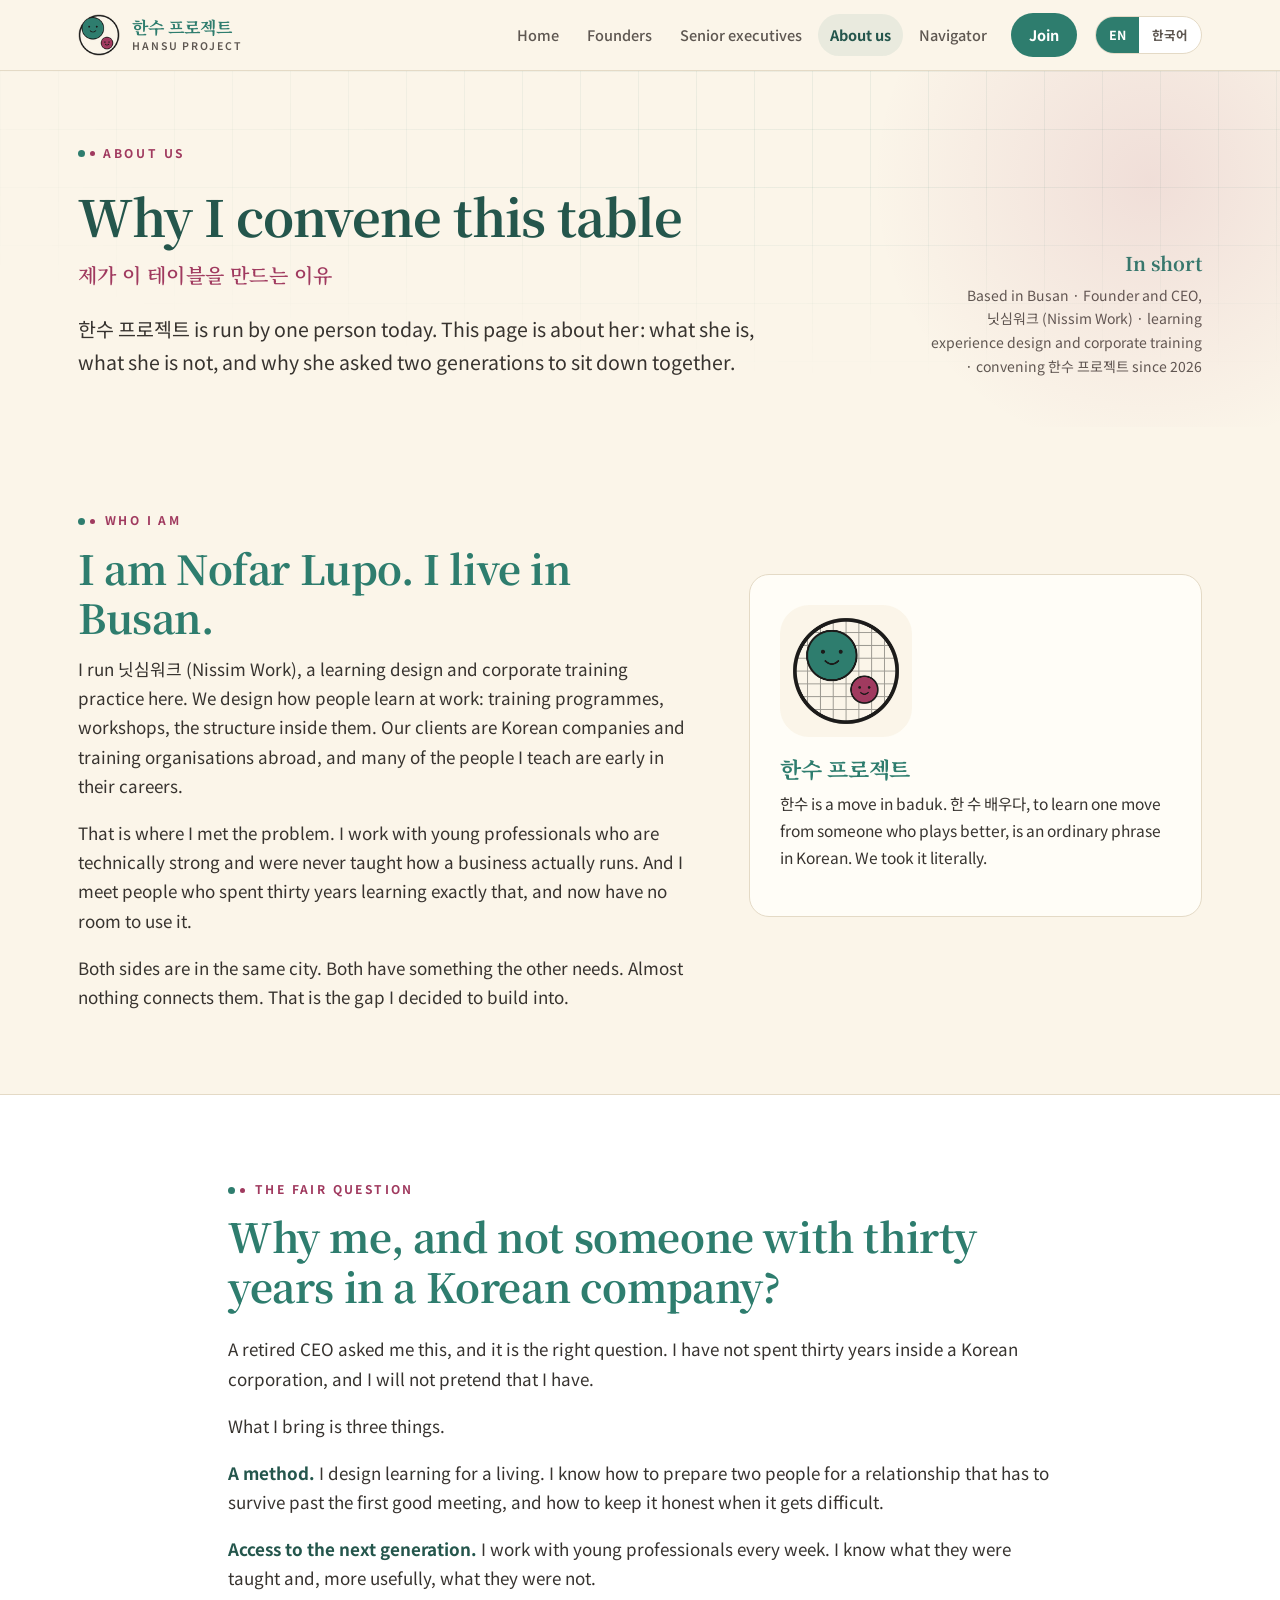
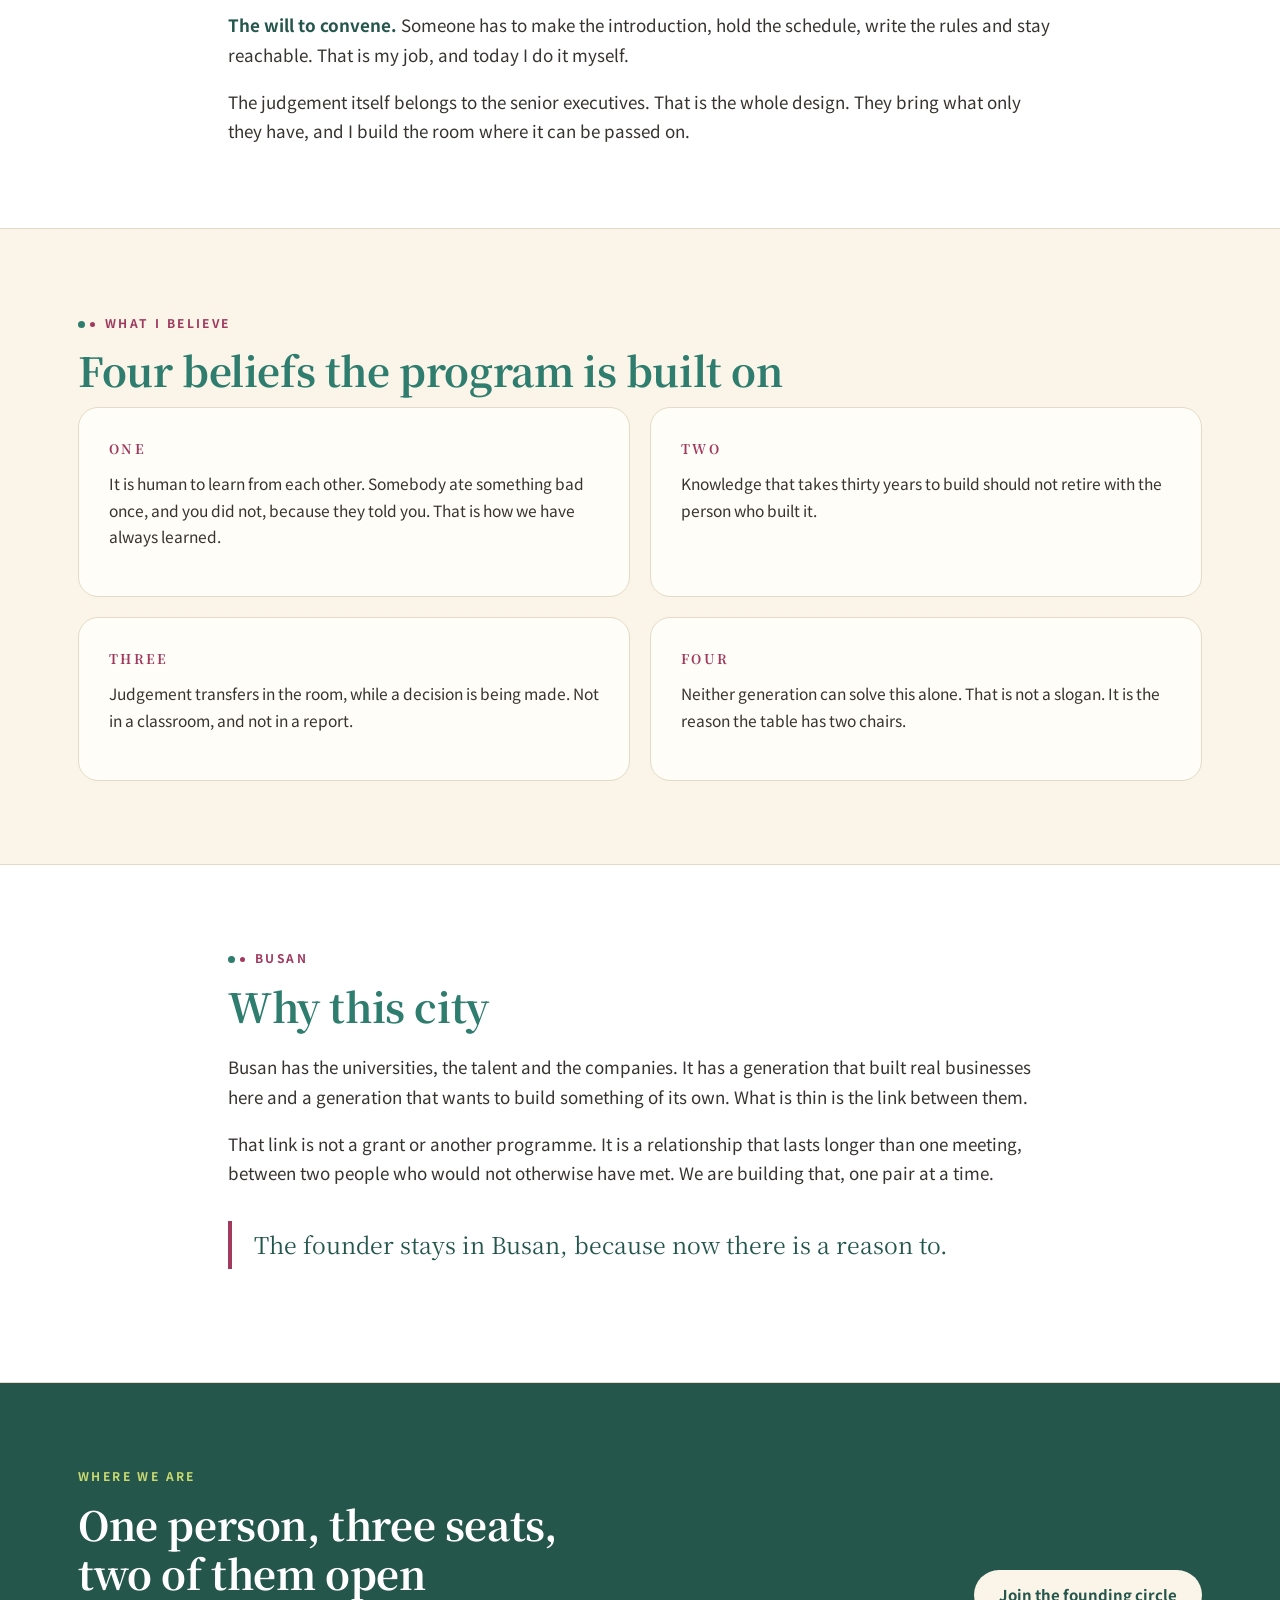
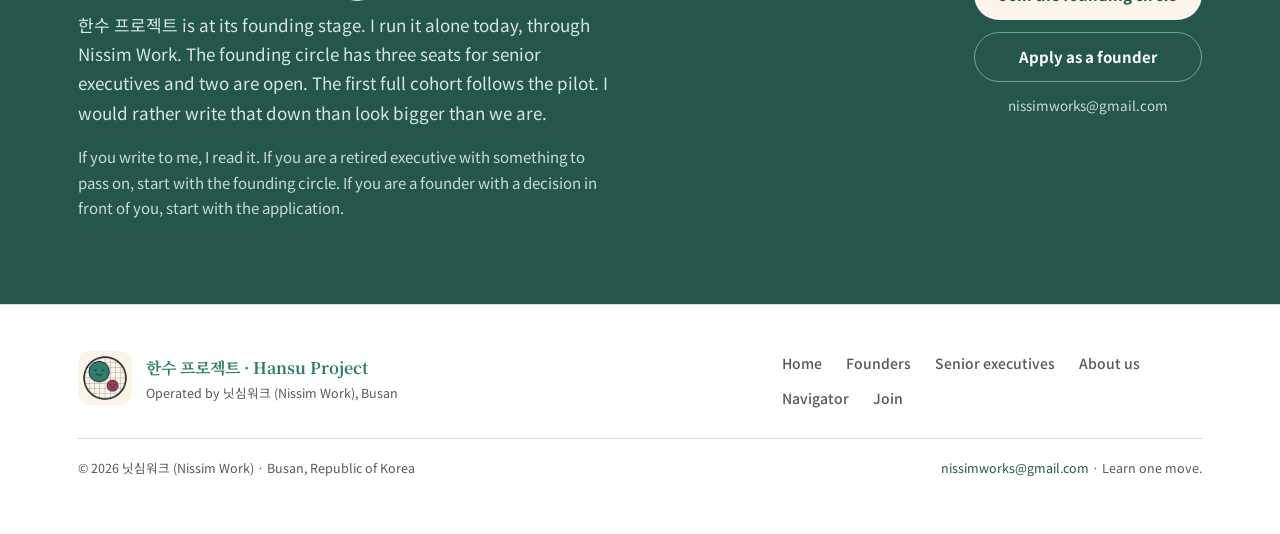
==== about.html @ bb490f2b "Four pages: home, founders, seniors, about, and a forked join" ====
<!doctype html>
<html lang="en" data-title-en="About us · 한수 프로젝트 Hansu Project" data-title-ko="소개 · 한수 프로젝트">
<head>
<meta charset="utf-8">
<meta name="viewport" content="width=device-width,initial-scale=1">
<title>About us · 한수 프로젝트 Hansu Project</title>
<meta name="description" content="Who is behind 한수 프로젝트, why she convenes it, and what she brings to a table of people with more business experience than she has.">
<meta name="theme-color" content="#2E7D6E">
<link rel="canonical" href="https://nissimworks.github.io/hansu-project/about.html">
<meta property="og:type" content="website">
<meta property="og:site_name" content="한수 프로젝트 · Hansu Project">
<meta property="og:title" content="About us · 한수 프로젝트 Hansu Project">
<meta property="og:description" content="Nofar Lupo lives in Busan and convenes this table. Here is what she brings, and what she does not.">
<meta property="og:url" content="https://nissimworks.github.io/hansu-project/about.html">
<meta property="og:image" content="https://nissimworks.github.io/hansu-project/assets/og-cover.jpg">
<meta property="og:locale" content="en_US">
<meta property="og:locale:alternate" content="ko_KR">
<meta name="twitter:card" content="summary_large_image">
<link rel="icon" href="assets/hansu-logo-64.png" sizes="64x64" type="image/png">
<link rel="apple-touch-icon" href="assets/hansu-logo-tile.png">
<link rel="preconnect" href="https://fonts.googleapis.com">
<link rel="preconnect" href="https://fonts.gstatic.com" crossorigin>
<link href="https://fonts.googleapis.com/css2?family=Noto+Sans+KR:wght@400;500;700&amp;family=Noto+Serif+KR:wght@500;600;700&amp;display=swap" rel="stylesheet">
<link rel="stylesheet" href="assets/site.css">
</head>
<body>
<a class="skip" href="#main" data-en="Skip to content" data-ko="본문으로 건너뛰기">Skip to content</a>

<header class="site">
  <div class="wrap hrow">
    <a class="brand" href="index.html" aria-label="한수 프로젝트 Hansu Project">
      <img src="assets/hansu-logo-64.png" alt="한수 프로젝트 circular emblem" width="42" height="42">
      <span class="nm">한수 프로젝트<small>Hansu Project</small></span>
    </a>
    <nav class="main" aria-label="Main">
      <a href="index.html" data-en="Home" data-ko="홈">Home</a>
      <a href="founders.html" data-en="Founders" data-ko="창업가">Founders</a>
      <a href="seniors.html" data-en="Senior executives" data-ko="선배 경영인">Senior executives</a>
      <a href="about.html" aria-current="page" data-en="About us" data-ko="소개">About us</a>
      <a href="navigator.html" data-en="Navigator" data-ko="내비게이터">Navigator</a>
      <a class="join-link" href="join.html" data-en="Join" data-ko="참여">Join</a>
    </nav>
    <div class="lang" role="group" aria-label="Language">
      <button type="button" data-lang="en" class="on" aria-pressed="true">EN</button>
      <button type="button" data-lang="ko" aria-pressed="false">한국어</button>
    </div>
  </div>
</header>

<main id="main">

<section class="page-hero board-bg">
  <div class="wrap hgrid">
    <div>
      <p class="kicker"><span class="stones"><i></i><i></i></span><span data-en="About us" data-ko="소개">About us</span></p>
      <h1 data-en="Why I convene this table" data-ko="제가 이 테이블을 만드는 이유">Why I convene this table</h1>
      <span class="h1-ko" aria-hidden="true">제가 이 테이블을 만드는 이유</span>
      <p class="lede" data-en="한수 프로젝트 is run by one person today. This page is about her: what she is, what she is not, and why she asked two generations to sit down together." data-ko="한수 프로젝트는 지금 한 사람이 운영합니다. 이 페이지는 그 사람에 대한 것입니다. 무엇을 가졌고, 무엇을 가지지 않았으며, 왜 두 세대를 한 테이블에 앉히려 하는지.">한수 프로젝트 is run by one person today. This page is about her: what she is, what she is not, and why she asked two generations to sit down together.</p>
    </div>
    <div class="side">
      <b data-en="In short" data-ko="한 줄로">In short</b>
      <span data-en="Based in Busan · Founder and CEO, 닛심워크 (Nissim Work) · learning experience design and corporate training · convening 한수 프로젝트 since 2026" data-ko="부산 거주 · 닛심워크(Nissim Work) 대표 · 학습경험 설계와 기업교육 · 2026년부터 한수 프로젝트를 만드는 중">Based in Busan · Founder and CEO, 닛심워크 (Nissim Work) · learning experience design and corporate training · convening 한수 프로젝트 since 2026</span>
    </div>
  </div>
</section>

<section>
  <div class="wrap">
    <div class="split wide-left">
      <div class="prose">
        <span class="eyebrow"><span class="stones"><i></i><i></i></span><span data-en="Who I am" data-ko="저는">Who I am</span></span>
        <h2 data-en="I am Nofar Lupo. I live in Busan." data-ko="저는 루포 노파르입니다. 부산에 살고 있습니다.">I am Nofar Lupo. I live in Busan.</h2>
        <p data-en="I run 닛심워크 (Nissim Work), a learning design and corporate training practice here. We design how people learn at work: training programmes, workshops, the structure inside them. Our clients are Korean companies and training organisations abroad, and many of the people I teach are early in their careers." data-ko="부산에서 학습경험 설계와 기업교육을 하는 닛심워크(Nissim Work)를 운영합니다. 사람들이 일터에서 어떻게 배우는지를 설계합니다. 교육 과정, 워크숍, 그 안의 구조입니다. 고객은 한국 기업과 해외 교육 기관이고, 제가 가르치는 사람들은 대부분 경력 초반에 있습니다.">I run 닛심워크 (Nissim Work), a learning design and corporate training practice here. We design how people learn at work: training programmes, workshops, the structure inside them. Our clients are Korean companies and training organisations abroad, and many of the people I teach are early in their careers.</p>
        <p data-en="That is where I met the problem. I work with young professionals who are technically strong and were never taught how a business actually runs. And I meet people who spent thirty years learning exactly that, and now have no room to use it." data-ko="문제를 만난 곳도 그곳입니다. 기술은 뛰어나지만 사업이 실제로 어떻게 돌아가는지는 배우지 못한 젊은 사람들을 만납니다. 그리고 바로 그것을 서른 해 동안 익히셨는데, 이제 그것을 쓸 자리가 없는 분들도 만납니다.">That is where I met the problem. I work with young professionals who are technically strong and were never taught how a business actually runs. And I meet people who spent thirty years learning exactly that, and now have no room to use it.</p>
        <p data-en="Both sides are in the same city. Both have something the other needs. Almost nothing connects them. That is the gap I decided to build into." data-ko="두 쪽 모두 같은 도시에 있습니다. 서로에게 필요한 것을 각자 가지고 있습니다. 그러나 두 쪽을 잇는 것은 거의 없습니다. 제가 그 빈틈에 구조를 만들기로 한 이유입니다.">Both sides are in the same city. Both have something the other needs. Almost nothing connects them. That is the gap I decided to build into.</p>
      </div>
      <div class="card" style="align-self:start;margin-top:64px">
        <img src="assets/hansu-logo-tile.png" alt="한수 프로젝트 circular emblem on a cream tile" width="180" height="180" style="width:132px;height:132px;margin-bottom:18px">
        <h3 data-en="한수 프로젝트" data-ko="한수 프로젝트">한수 프로젝트</h3>
        <p data-en="한수 is a move in baduk. 한 수 배우다, to learn one move from someone who plays better, is an ordinary phrase in Korean. We took it literally." data-ko="한수는 바둑에서 돌을 한 번 두는 수입니다. 한 수 배우다는 잘 두는 사람에게 한 수를 배운다는 뜻의 평범한 한국어입니다. 사업은 이 말을 그대로 합니다.">한수 is a move in baduk. 한 수 배우다, to learn one move from someone who plays better, is an ordinary phrase in Korean. We took it literally.</p>
      </div>
    </div>
  </div>
</section>

<section class="alt">
  <div class="wrap narrow">
    <span class="eyebrow"><span class="stones"><i></i><i></i></span><span data-en="The fair question" data-ko="정당한 질문">The fair question</span></span>
    <h2 data-en="Why me, and not someone with thirty years in a Korean company?" data-ko="왜 한국 기업에서 서른 해를 보내신 분이 아니라, 저입니까?">Why me, and not someone with thirty years in a Korean company?</h2>
    <div class="prose" style="margin-top:24px">
      <p data-en="A retired CEO asked me this, and it is the right question. I have not spent thirty years inside a Korean corporation, and I will not pretend that I have." data-ko="은퇴하신 대표님이 이 질문을 하셨습니다. 맞는 질문입니다. 저는 한국 기업 안에서 서른 해를 보내지 않았고, 보낸 척하지 않겠습니다.">A retired CEO asked me this, and it is the right question. I have not spent thirty years inside a Korean corporation, and I will not pretend that I have.</p>
      <p data-en="What I bring is three things." data-ko="제가 가진 것은 세 가지입니다.">What I bring is three things.</p>
      <p data-en="<strong>A method.</strong> I design learning for a living. I know how to prepare two people for a relationship that has to survive past the first good meeting, and how to keep it honest when it gets difficult." data-ko="<strong>방법.</strong> 학습을 설계하는 일을 직업으로 합니다. 좋은 첫 만남 이후에도 이어져야 하는 관계를 두 사람이 어떻게 준비하면 되는지, 어려워질 때 어떻게 솔직함을 지킬지 압니다." data-html=""><strong>A method.</strong> I design learning for a living. I know how to prepare two people for a relationship that has to survive past the first good meeting, and how to keep it honest when it gets difficult.</p>
      <p data-en="<strong>Access to the next generation.</strong> I work with young professionals every week. I know what they were taught and, more usefully, what they were not." data-ko="<strong>다음 세대와의 접점.</strong> 매주 젊은 전문가들을 만납니다. 그들이 무엇을 배웠는지, 더 쓸모 있게는 무엇을 배우지 못했는지 압니다." data-html=""><strong>Access to the next generation.</strong> I work with young professionals every week. I know what they were taught and, more usefully, what they were not.</p>
      <p data-en="<strong>The will to convene.</strong> Someone has to make the introduction, hold the schedule, write the rules and stay reachable. That is my job, and today I do it myself." data-ko="<strong>사람을 모으는 일.</strong> 소개하고, 일정을 잡고, 원칙을 쓰고, 연락이 닿는 사람이 필요합니다. 그것이 제 일이고, 지금은 제가 직접 합니다." data-html=""><strong>The will to convene.</strong> Someone has to make the introduction, hold the schedule, write the rules and stay reachable. That is my job, and today I do it myself.</p>
      <p data-en="The judgement itself belongs to the senior executives. That is the whole design. They bring what only they have, and I build the room where it can be passed on." data-ko="판단 자체는 선배 경영인의 몫입니다. 설계는 그것 하나입니다. 선배님들은 선배님만 가진 것을 가져오시고, 저는 그것이 전해질 방을 만듭니다.">The judgement itself belongs to the senior executives. That is the whole design. They bring what only they have, and I build the room where it can be passed on.</p>
    </div>
  </div>
</section>

<section>
  <div class="wrap">
    <span class="eyebrow"><span class="stones"><i></i><i></i></span><span data-en="What I believe" data-ko="제가 믿는 것">What I believe</span></span>
    <h2 data-en="Four beliefs the program is built on" data-ko="사업을 떠받치는 네 가지 믿음">Four beliefs the program is built on</h2>
    <div class="cards two" style="margin-top:8px">
      <div class="card">
        <div class="num" data-en="One" data-ko="하나">One</div>
        <p data-en="It is human to learn from each other. Somebody ate something bad once, and you did not, because they told you. That is how we have always learned." data-ko="서로에게 배우는 것은 인간의 방식입니다. 누군가 한 번 상한 음식을 먹었고, 당신은 먹지 않았습니다. 그 사람이 알려 줬기 때문입니다. 우리는 늘 그렇게 배워 왔습니다.">It is human to learn from each other. Somebody ate something bad once, and you did not, because they told you. That is how we have always learned.</p>
      </div>
      <div class="card">
        <div class="num" data-en="Two" data-ko="둘">Two</div>
        <p data-en="Knowledge that takes thirty years to build should not retire with the person who built it." data-ko="서른 해에 걸쳐 쌓인 지식이 그 지식을 만든 사람과 함께 은퇴해서는 안 됩니다.">Knowledge that takes thirty years to build should not retire with the person who built it.</p>
      </div>
      <div class="card">
        <div class="num" data-en="Three" data-ko="셋">Three</div>
        <p data-en="Judgement transfers in the room, while a decision is being made. Not in a classroom, and not in a report." data-ko="판단력은 결정이 내려지는 자리에서, 함께 있을 때 전해집니다. 강의실에서도, 보고서에서도 아닙니다.">Judgement transfers in the room, while a decision is being made. Not in a classroom, and not in a report.</p>
      </div>
      <div class="card">
        <div class="num" data-en="Four" data-ko="넷">Four</div>
        <p data-en="Neither generation can solve this alone. That is not a slogan. It is the reason the table has two chairs." data-ko="어느 세대도 혼자서는 이 문제를 풀 수 없습니다. 구호가 아닙니다. 테이블에 의자가 두 개인 이유입니다.">Neither generation can solve this alone. That is not a slogan. It is the reason the table has two chairs.</p>
      </div>
    </div>
  </div>
</section>

<section class="alt">
  <div class="wrap narrow">
    <span class="eyebrow"><span class="stones"><i></i><i></i></span><span data-en="Busan" data-ko="부산">Busan</span></span>
    <h2 data-en="Why this city" data-ko="왜 이 도시인가">Why this city</h2>
    <div class="prose" style="margin-top:22px">
      <p data-en="Busan has the universities, the talent and the companies. It has a generation that built real businesses here and a generation that wants to build something of its own. What is thin is the link between them." data-ko="부산에는 대학이 있고, 인재가 있고, 기업이 있습니다. 이곳에서 실제로 회사를 세우신 세대와, 자기 것을 만들고 싶은 세대가 함께 있습니다. 얇은 것은 그 둘을 잇는 연결입니다.">Busan has the universities, the talent and the companies. It has a generation that built real businesses here and a generation that wants to build something of its own. What is thin is the link between them.</p>
      <p data-en="That link is not a grant or another programme. It is a relationship that lasts longer than one meeting, between two people who would not otherwise have met. We are building that, one pair at a time." data-ko="그 연결은 지원금도, 또 하나의 사업도 아닙니다. 한 번의 만남보다 오래가는 관계, 만나지 않았을 두 사람 사이의 관계입니다. 저희는 그 관계를 한 쌍씩 만들고 있습니다.">That link is not a grant or another programme. It is a relationship that lasts longer than one meeting, between two people who would not otherwise have met. We are building that, one pair at a time.</p>
    </div>
    <blockquote class="pull" style="margin-top:34px">
      <span data-en="The founder stays in Busan, because now there is a reason to." data-ko="창업자는 부산에 남습니다. 남을 이유가 생겼기 때문입니다.">The founder stays in Busan, because now there is a reason to.</span>
    </blockquote>
  </div>
</section>

<section class="deep">
  <div class="wrap split">
    <div>
      <span class="eyebrow"><span data-en="Where we are" data-ko="지금의 위치">Where we are</span></span>
      <h2 data-en="One person, three seats, two of them open" data-ko="한 사람, 세 자리, 그중 두 자리가 비어 있습니다">One person, three seats, two of them open</h2>
      <p data-en="한수 프로젝트 is at its founding stage. I run it alone today, through Nissim Work. The founding circle has three seats for senior executives and two are open. The first full cohort follows the pilot. I would rather write that down than look bigger than we are." data-ko="한수 프로젝트는 창립 단계입니다. 지금은 닛심워크를 통해 제가 혼자 운영합니다. 창립 서클은 선배 경영인 자리 세 개로 시작하며 두 자리가 비어 있습니다. 정식 1기는 시범 운영 뒤에 시작합니다. 실제보다 크게 보이는 것보다, 있는 그대로 적는 편이 낫다고 생각합니다.">한수 프로젝트 is at its founding stage. I run it alone today, through Nissim Work. The founding circle has three seats for senior executives and two are open. The first full cohort follows the pilot. I would rather write that down than look bigger than we are.</p>
      <p style="color:#C7DDD5;font-size:15px" data-en="If you write to me, I read it. If you are a retired executive with something to pass on, start with the founding circle. If you are a founder with a decision in front of you, start with the application." data-ko="편지를 보내시면 제가 읽습니다. 물려주실 것이 있는 은퇴 경영인이시라면 창립 서클부터, 결정을 앞둔 창업자라면 신청서부터 시작하시면 됩니다.">If you write to me, I read it. If you are a retired executive with something to pass on, start with the founding circle. If you are a founder with a decision in front of you, start with the application.</p>
    </div>
    <div style="align-self:center;justify-self:end;display:flex;flex-direction:column;gap:12px">
      <a class="btn" style="background:var(--cream);color:var(--jade-deep)" href="join.html#senior" data-en="Join the founding circle" data-ko="창립 서클에 참여하기">Join the founding circle</a>
      <a class="btn" style="background:transparent;color:#fff;border-color:rgba(255,255,255,.4)" href="join.html#founder" data-en="Apply as a founder" data-ko="창업가로 신청하기">Apply as a founder</a>
      <a href="mailto:nissimworks@gmail.com" style="color:#C7DDD5;font-size:13.5px;text-align:center">nissimworks@gmail.com</a>
    </div>
  </div>
</section>

</main>

<footer class="site">
  <div class="wrap">
    <div class="fgrid">
      <div class="fbrand">
        <img src="assets/hansu-logo-tile.png" alt="" width="54" height="54">
        <div>
          <b>한수 프로젝트 · Hansu Project</b>
          <span data-en="Operated by 닛심워크 (Nissim Work), Busan" data-ko="운영: 닛심워크 (Nissim Work), 부산">Operated by 닛심워크 (Nissim Work), Busan</span>
        </div>
      </div>
      <div class="flinks">
        <a href="index.html" data-en="Home" data-ko="홈">Home</a>
        <a href="founders.html" data-en="Founders" data-ko="창업가">Founders</a>
        <a href="seniors.html" data-en="Senior executives" data-ko="선배 경영인">Senior executives</a>
        <a href="about.html" data-en="About us" data-ko="소개">About us</a>
        <a href="navigator.html" data-en="Navigator" data-ko="내비게이터">Navigator</a>
        <a href="join.html" data-en="Join" data-ko="참여">Join</a>
      </div>
    </div>
    <div class="legal">
      <span>© <span class="year">2026</span> 닛심워크 (Nissim Work) · Busan, Republic of Korea</span>
      <span><a href="mailto:nissimworks@gmail.com">nissimworks@gmail.com</a> · <span data-en="Learn one move." data-ko="한 수 배우다.">Learn one move.</span></span>
    </div>
  </div>
</footer>

<script src="assets/site.js"></script>
</body>
</html>
---- assets/site.css ----
/* 한수 프로젝트 · Hansu Project
   Shared stylesheet for the four pages and the navigator frame.
   Teal and cream editorial palette, board-like geometry, laptop first. */

:root{
  --jade:#2E7D6E; --jade-soft:#3C8A7B; --jade-deep:#24564C; --jade-tint:#E4F0EB;
  --plum:#A03A5F; --plum-deep:#88304F; --plum-tint:#F7E7ED;
  --ink:#1C1B1A; --body:#37332F; --muted:#5E5751; --faint:#8A8278;
  --cream:#FBF5E9; --card:#FFFDF7; --line:#E4DAC6; --line-soft:#EFE7D6; --lime:#C8D96F;
  --radius:20px; --radius-sm:14px;
  --shadow:0 18px 50px rgba(28,27,26,.09);
  --shadow-sm:0 6px 20px rgba(28,27,26,.06);
  --sans:"Noto Sans KR",Pretendard,"Apple SD Gothic Neo","Malgun Gothic",system-ui,-apple-system,"Segoe UI",Roboto,sans-serif;
  --serif:"Noto Serif KR","Nanum Myeongjo",Georgia,"Times New Roman",serif;
  --max:1180px;
}
*{box-sizing:border-box}
html{scroll-behavior:smooth;-webkit-text-size-adjust:100%;scroll-padding-top:86px}
body{margin:0;background:var(--cream);color:var(--ink);font-family:var(--sans);font-size:17px;line-height:1.72;word-break:keep-all;overflow-wrap:break-word;-webkit-font-smoothing:antialiased}
img,video{max-width:100%;display:block}
a{color:var(--jade-deep);text-decoration:none}
a:hover{color:var(--plum)}
h1,h2,h3,h4,.serif{font-family:var(--serif);font-weight:700;line-height:1.24;letter-spacing:-.01em}
p{margin:0 0 1em}
p:last-child{margin-bottom:0}
ul,ol{margin:0 0 1em;padding-left:1.2em}
li{margin:.4em 0}
.wrap{max-width:var(--max);margin:0 auto;padding:0 28px}
.narrow{max-width:880px}
.skip{position:absolute;left:-9999px;top:0;background:var(--jade);color:#fff;padding:10px 16px;z-index:100}
.skip:focus{left:12px;top:12px;border-radius:8px}
:focus-visible{outline:3px solid var(--plum);outline-offset:3px;border-radius:4px}
.sr{position:absolute;width:1px;height:1px;padding:0;margin:-1px;overflow:hidden;clip:rect(0 0 0 0);white-space:nowrap;border:0}

/* ---------- header ---------- */
header.site{position:sticky;top:0;z-index:50;background:rgba(251,245,233,.94);backdrop-filter:blur(12px);border-bottom:1px solid var(--line)}
.hrow{display:flex;align-items:center;gap:18px;min-height:70px}
.brand{display:flex;align-items:center;gap:12px;flex:none}
.brand img{width:42px;height:42px}
.brand .nm{font-family:var(--serif);font-weight:700;color:var(--jade);font-size:17px;line-height:1.1}
.brand .nm small{display:block;font-family:var(--sans);font-weight:600;font-size:10.5px;letter-spacing:.18em;text-transform:uppercase;color:var(--muted);margin-top:3px}
nav.main{display:flex;align-items:center;gap:4px;margin-left:auto}
nav.main a{font-size:14.5px;font-weight:500;color:var(--muted);white-space:nowrap;padding:9px 12px;border-radius:999px}
nav.main a:hover{color:var(--jade);background:rgba(46,125,110,.07)}
nav.main a[aria-current="page"]{color:var(--jade-deep);font-weight:700;background:rgba(46,125,110,.09)}
nav.main a.join-link{background:var(--jade);color:#fff;font-weight:700;padding:10px 18px;margin-left:8px}
nav.main a.join-link:hover{background:var(--jade-deep);color:#fff}
.lang{display:flex;border:1px solid var(--line);border-radius:999px;overflow:hidden;flex:none;background:#fff}
.lang button{background:none;border:0;font:inherit;font-size:12.5px;font-weight:700;padding:7px 13px;color:var(--muted);cursor:pointer}
.lang button.on{background:var(--jade);color:#fff}
.menu-note{display:none}

/* ---------- board geometry ---------- */
.board-bg{position:relative;overflow:hidden}
.board-bg:before{content:"";position:absolute;inset:0;pointer-events:none;
  background-image:linear-gradient(rgba(46,125,110,.075) 1px,transparent 1px),linear-gradient(90deg,rgba(46,125,110,.075) 1px,transparent 1px);
  background-size:58px 58px;
  mask-image:radial-gradient(115% 90% at 72% 18%,#000 18%,transparent 76%);
  -webkit-mask-image:radial-gradient(115% 90% at 72% 18%,#000 18%,transparent 76%)}
.board-bg:after{content:"";position:absolute;right:-150px;top:-170px;width:560px;height:560px;border-radius:50%;
  background:radial-gradient(circle at center,rgba(160,58,95,.12),rgba(160,58,95,0) 70%);pointer-events:none}
.stones{display:inline-flex;align-items:center;gap:5px;margin-right:8px}
.stones i{width:7px;height:7px;border-radius:50%;display:inline-block;background:var(--jade)}
.stones i:last-child{background:var(--plum);width:5px;height:5px}
.kicker{display:inline-flex;align-items:center;font-size:12px;font-weight:700;letter-spacing:.22em;text-transform:uppercase;color:var(--plum);margin:0 0 20px}
.eyebrow{display:block;font-size:12px;font-weight:700;letter-spacing:.2em;text-transform:uppercase;color:var(--plum);margin:0 0 12px}
.eyebrow .stones{margin-right:10px}

/* ---------- hero ---------- */
.hero{padding:clamp(40px,6vw,80px) 0 clamp(36px,5vw,64px)}
.hgrid{position:relative;display:grid;grid-template-columns:1.12fr .88fr;gap:clamp(30px,5vw,64px);align-items:center}
h1{margin:0;font-size:clamp(40px,5.6vw,72px);color:var(--jade-deep);letter-spacing:-.02em}
.h1-ko{display:block;font-family:var(--serif);font-size:clamp(18px,2.2vw,24px);font-weight:600;color:var(--plum);margin-top:14px;letter-spacing:.02em}
html[lang="ko"] .h1-ko{display:none}
.page-hero .h1-ko{font-size:clamp(16px,1.7vw,20px);line-height:1.5;max-width:34em}
.lede{font-size:clamp(17px,1.7vw,19.5px);color:var(--body);max-width:40em;margin:26px 0 0}
.story{margin:26px 0 0;max-width:40em}
.story p{font-size:clamp(16.5px,1.6vw,18.5px);line-height:1.8;color:var(--body);margin:0 0 1.05em}
.story p strong{color:var(--jade-deep);font-weight:700}
.ko-block{display:none;border-top:1px solid var(--line);margin-top:26px;padding-top:22px;max-width:40em}
.ko-block .lab{display:block;font-size:11px;font-weight:700;letter-spacing:.2em;text-transform:uppercase;color:var(--faint);margin-bottom:12px}
.ko-block p{font-size:15.5px;line-height:1.85;color:var(--muted);margin:0 0 .9em}
html[lang="en"] .ko-block{display:block}
.cta{display:flex;flex-wrap:wrap;gap:12px;margin:30px 0 0}
.btn{display:inline-flex;align-items:center;justify-content:center;gap:9px;padding:15px 24px;border-radius:999px;font-weight:700;font-size:15px;line-height:1.2;border:1.5px solid transparent;transition:transform .15s ease,background .15s ease,color .15s ease,border-color .15s ease,box-shadow .15s ease;cursor:pointer;font-family:inherit}
.btn:hover{transform:translateY(-1px)}
.btn.primary{background:var(--jade);color:#fff;box-shadow:0 10px 24px rgba(46,125,110,.22)}
.btn.primary:hover{background:var(--jade-deep);color:#fff}
.btn.plum{background:var(--plum);color:#fff}
.btn.plum:hover{background:var(--plum-deep);color:#fff}
.btn.ghost{background:#fff;color:var(--jade-deep);border-color:var(--line)}
.btn.ghost:hover{border-color:var(--jade);color:var(--jade-deep)}
.btn.small{padding:11px 18px;font-size:14px}
.arrow{font-weight:700}

.hero-art{position:relative;justify-self:center;width:100%;max-width:480px}
.hero-art .frame{border-radius:26px;overflow:hidden;border:1px solid var(--line);box-shadow:var(--shadow);background:#fff}
.hero-art .frame img{width:100%;height:auto}
.hero-art .badge{position:absolute;left:-16px;bottom:-18px;width:106px;height:106px;border-radius:50%;background:var(--cream);
  border:1px solid var(--line);box-shadow:0 12px 30px rgba(28,27,26,.14);display:grid;place-items:center}
.hero-art .badge img{width:86px;height:86px}
.hero-art figcaption{margin-top:34px;font-size:12.5px;color:var(--faint);line-height:1.5;max-width:34em}

/* compact hero for inner pages */
.page-hero{padding:clamp(38px,5vw,68px) 0 clamp(28px,4vw,48px)}
.page-hero .hgrid{grid-template-columns:1.35fr .65fr;align-items:end}
.page-hero h1{font-size:clamp(32px,4vw,50px)}
.page-hero .lede{margin-top:22px}
.page-hero .side{justify-self:end;align-self:end;text-align:right;color:var(--muted);font-size:14px;line-height:1.7;max-width:20em}
.page-hero .side b{display:block;font-family:var(--serif);color:var(--jade);font-size:19px;margin-bottom:4px}

/* ---------- sections ---------- */
section{padding:clamp(48px,6.5vw,86px) 0}
section.tight{padding:clamp(34px,4vw,54px) 0}
section.alt{background:#fff;border-top:1px solid var(--line);border-bottom:1px solid var(--line)}
section.deep{background:var(--jade-deep);color:#EAF3EF}
section.deep h2,section.deep h3{color:#fff}
section.deep .sub,section.deep p{color:#D8E7E1}
section.deep .eyebrow{color:var(--lime)}
h2{font-size:clamp(27px,3.4vw,40px);color:var(--jade);margin:0 0 12px}
h3{color:var(--jade);font-size:clamp(19px,2.1vw,23px);margin:0 0 8px}
h4{font-size:17px;margin:0 0 6px;color:var(--jade-deep)}
.sub{font-size:clamp(16.5px,1.7vw,18.5px);color:var(--muted);max-width:46em;margin:0 0 36px;line-height:1.7}
.split{display:grid;grid-template-columns:1fr 1fr;gap:clamp(30px,4.5vw,60px);align-items:start}
.split.wide-left{grid-template-columns:1.15fr .85fr}
.prose p{color:var(--body);margin:0 0 1.05em}
.prose p:last-child{margin-bottom:0}
.prose strong{color:var(--jade-deep)}
.prose .small{font-size:15px;color:var(--muted)}
.pull{border-left:4px solid var(--plum);padding:6px 0 6px 22px;margin:30px 0;font-family:var(--serif);font-size:clamp(19px,2.1vw,23px);line-height:1.55;color:var(--jade-deep)}
.pull small{display:block;font-family:var(--sans);font-size:12.5px;color:var(--faint);letter-spacing:.04em;margin-top:10px;font-weight:500}
figure{margin:0}
figure img{border-radius:18px;border:1px solid var(--line);box-shadow:var(--shadow-sm)}
figcaption{font-size:12.5px;color:var(--faint);margin-top:12px;line-height:1.55}

/* stat strip */
.stats{display:grid;grid-template-columns:repeat(4,1fr);gap:1px;background:var(--line);border:1px solid var(--line);border-radius:16px;overflow:hidden;margin:34px 0 0}
.stats div{background:var(--card);padding:18px 20px}
.stats b{display:block;font-family:var(--serif);font-size:clamp(21px,2.4vw,27px);color:var(--jade);line-height:1.2}
.stats span{display:block;font-size:13px;color:var(--muted);margin-top:6px;line-height:1.5}

/* cards */
.cards{display:grid;gap:20px}
.cards.two{grid-template-columns:1fr 1fr}
.cards.three{grid-template-columns:repeat(3,1fr)}
.card{background:var(--card);border:1px solid var(--line);border-radius:var(--radius);padding:clamp(22px,2.6vw,30px);display:flex;flex-direction:column;position:relative}
.card .num{font-family:var(--serif);font-size:13px;font-weight:700;letter-spacing:.18em;color:var(--plum);text-transform:uppercase;margin-bottom:10px}
.card h3{font-size:clamp(19px,2vw,22px);margin-bottom:8px}
.card p{font-size:15.5px;color:var(--body);margin:0 0 16px;flex:1}
.card .btn{align-self:flex-start}
.card.link:hover{border-color:var(--jade-soft);box-shadow:var(--shadow-sm);transform:translateY(-2px);transition:.18s}
.card.link{transition:.18s}
.card .kr{font-size:13px;color:var(--plum);font-weight:700;letter-spacing:.05em;margin:-2px 0 12px}

/* path cards */
.paths{display:grid;grid-template-columns:1fr 1fr;gap:22px;margin-top:8px}
.path{display:block;background:var(--card);border:1px solid var(--line);border-radius:24px;padding:clamp(26px,3.4vw,40px);position:relative;overflow:hidden;transition:.2s;color:inherit}
.path:before{content:"";position:absolute;inset:0 auto 0 0;width:6px;background:var(--jade)}
.path.p2:before{background:var(--plum)}
.path:hover{border-color:var(--jade-soft);box-shadow:var(--shadow);transform:translateY(-3px);color:inherit}
.path .lab{font-size:11.5px;font-weight:700;letter-spacing:.2em;text-transform:uppercase;color:var(--plum);margin-bottom:12px}
.path h3{font-size:clamp(24px,2.6vw,30px);margin:0 0 10px;color:var(--jade)}
.path p{color:var(--body);font-size:16.5px;margin:0 0 22px;max-width:30em}
.path .go{font-weight:700;color:var(--jade-deep);font-size:15px}
.path .go:after{content:" \2192"}

/* video */
.video-panel{background:var(--jade-deep);border-radius:24px;padding:clamp(18px,2.6vw,30px);box-shadow:var(--shadow);position:relative;overflow:hidden}
.video-panel:before{content:"";position:absolute;inset:0;pointer-events:none;
  background-image:linear-gradient(rgba(251,245,233,.08) 1px,transparent 1px),linear-gradient(90deg,rgba(251,245,233,.08) 1px,transparent 1px);background-size:42px 42px}
.video-panel video{width:100%;height:auto;border-radius:14px;display:block;background:#12211D;position:relative;z-index:1}
.video-meta{position:relative;z-index:1;display:flex;flex-wrap:wrap;gap:8px 22px;align-items:center;justify-content:space-between;margin-top:15px;color:#DDEBE5;font-size:13px}
.video-meta .dot{color:var(--lime);font-weight:700}

/* band */
.band{background:linear-gradient(150deg,#2E7D6E,#24564C);color:#fff;border-radius:24px;padding:clamp(28px,4vw,46px);display:grid;grid-template-columns:1.35fr .65fr;gap:28px;align-items:center;position:relative;overflow:hidden}
.band:after{content:"";position:absolute;right:-90px;bottom:-130px;width:360px;height:360px;border-radius:50%;background:radial-gradient(circle at center,rgba(200,217,111,.24),rgba(200,217,111,0) 70%)}
.band h2{color:#fff;margin-bottom:10px;font-size:clamp(25px,3.1vw,34px)}
.band p{color:#DCEBE5;margin:0;max-width:36em}
.band .note{color:#C7DDD5;font-size:13px;margin-top:14px}
.band .btn{justify-self:end;background:var(--cream);color:var(--jade-deep);box-shadow:none}
.band .btn:hover{background:#fff;color:var(--jade-deep)}

/* steps */
.steps{display:grid;grid-template-columns:repeat(3,1fr);gap:18px;margin-top:8px;counter-reset:step}
.step{background:var(--card);border:1px solid var(--line);border-radius:var(--radius-sm);padding:24px;position:relative}
.step:before{counter-increment:step;content:counter(step);display:inline-grid;place-items:center;width:32px;height:32px;border-radius:50%;background:var(--jade-tint);color:var(--jade-deep);font-family:var(--serif);font-weight:700;font-size:15px;margin-bottom:12px}
.step h3{font-size:18.5px;margin-bottom:6px}
.step p{font-size:15px;color:var(--muted);margin:0}

/* check lists */
.checks{list-style:none;padding:0;margin:0}
.checks li{position:relative;padding-left:30px;margin:0 0 12px;color:var(--body)}
.checks li:before{content:"";position:absolute;left:2px;top:.62em;width:9px;height:9px;border-radius:50%;background:var(--jade)}
.checks.plum li:before{background:var(--plum)}
.checks li b{color:var(--jade-deep)}

/* nope box */
.stop{background:var(--plum-tint);border:1px solid #EBCBD8;border-radius:16px;padding:22px 26px;margin-top:26px}
.stop h4{color:var(--plum);margin-bottom:10px}
.stop ul{margin:0;padding-left:1.1em;color:#5E2C41;font-size:15px}
.stop li{margin:.35em 0}

/* table */
.tablewrap{overflow-x:auto;border:1px solid var(--line);border-radius:16px;background:var(--card)}
table{width:100%;border-collapse:collapse;font-size:15px;min-width:560px}
th,td{text-align:left;padding:14px 18px;border-bottom:1px solid var(--line-soft);vertical-align:top}
th{background:var(--jade-tint);color:var(--jade-deep);font-weight:700;font-size:13px;letter-spacing:.06em;text-transform:uppercase}
tr:last-child td{border-bottom:0}
td b{color:var(--jade-deep)}
td.nowrap{white-space:nowrap;color:var(--muted)}

/* FAQ */
details{background:var(--card);border:1px solid var(--line);border-radius:14px;padding:18px 22px;margin-bottom:12px}
details summary{cursor:pointer;font-weight:700;color:var(--jade-deep);font-size:16.5px;list-style:none;padding-right:30px;position:relative}
details summary::-webkit-details-marker{display:none}
details summary:after{content:"+";position:absolute;right:0;top:-2px;color:var(--plum);font-weight:700;font-size:20px;transition:transform .18s ease}
details[open] summary:after{transform:rotate(45deg)}
details p{margin:14px 0 0;color:var(--muted);font-size:15.5px}
details p + p{margin-top:10px}

/* notes */
.note{background:var(--jade-tint);border:1px solid #CFE4DC;border-radius:16px;padding:20px 24px;font-size:15px;color:#24564C;margin-top:28px}
.note b{color:var(--jade-deep)}
.note-line{display:flex;gap:12px;align-items:flex-start;background:var(--plum-tint);border:1px solid #EBCBD8;border-radius:14px;padding:16px 20px;margin-top:26px;font-size:14px;color:#5E2C41}
.note-line b{color:var(--plum)}

/* footer */
footer.site{background:#fff;border-top:1px solid var(--line);padding:46px 0 56px;font-size:14px;color:var(--muted)}
.fgrid{display:flex;flex-wrap:wrap;gap:30px;justify-content:space-between;align-items:flex-start}
.fbrand{display:flex;gap:14px;align-items:center}
.fbrand img{width:54px;height:54px}
.fbrand b{display:block;font-family:var(--serif);color:var(--jade);font-size:16px}
.fbrand span{font-size:12.5px;line-height:1.5;display:block;margin-top:2px}
.flinks{display:flex;flex-wrap:wrap;gap:10px 24px;max-width:420px}
.flinks a{color:var(--muted);font-weight:500}
.flinks a:hover{color:var(--jade)}
.legal{margin-top:28px;padding-top:18px;border-top:1px solid var(--line);font-size:12.5px;display:flex;flex-wrap:wrap;gap:8px 20px;justify-content:space-between}

/* responsive */
@media (max-width:1040px){
  nav.main a{padding:9px 9px;font-size:14px}
  .hrow{gap:12px}
}
@media (max-width:960px){
  .hgrid,.page-hero .hgrid{grid-template-columns:1fr}
  .hero-art{order:-1;max-width:440px}
  .page-hero .side{justify-self:start;text-align:left;margin-top:18px}
  .split,.split.wide-left{grid-template-columns:1fr}
  .cards.three{grid-template-columns:1fr 1fr}
  .band{grid-template-columns:1fr}
  .band .btn{justify-self:start}
  .paths{grid-template-columns:1fr}
  .hrow{flex-wrap:wrap;padding-top:10px;padding-bottom:4px}
  nav.main{order:3;flex:1 0 100%;margin:0;padding:2px 0 8px;gap:4px;overflow-x:auto;scrollbar-width:none}
  nav.main::-webkit-scrollbar{display:none}
  nav.main a.join-link{margin-left:0}
}
@media (max-width:680px){
  body{font-size:16px}
  .stats{grid-template-columns:1fr 1fr}
  .cards.two,.cards.three{grid-template-columns:1fr}
  .steps{grid-template-columns:1fr}
  .wrap{padding:0 18px}
  .hrow{gap:10px;min-height:58px}
  .hero-art .badge{width:80px;height:80px;left:-8px;bottom:-12px}
  .hero-art .badge img{width:64px;height:64px}
  .path .go{font-size:14.5px}
}
@media (prefers-reduced-motion:reduce){
  html{scroll-behavior:auto}
  .btn:hover,.card.link:hover,.path:hover{transform:none}
}
@media print{
  header.site,footer.site,.cta,.path .go{display:none}
  body{background:#fff}
  section{padding:18px 0}
}
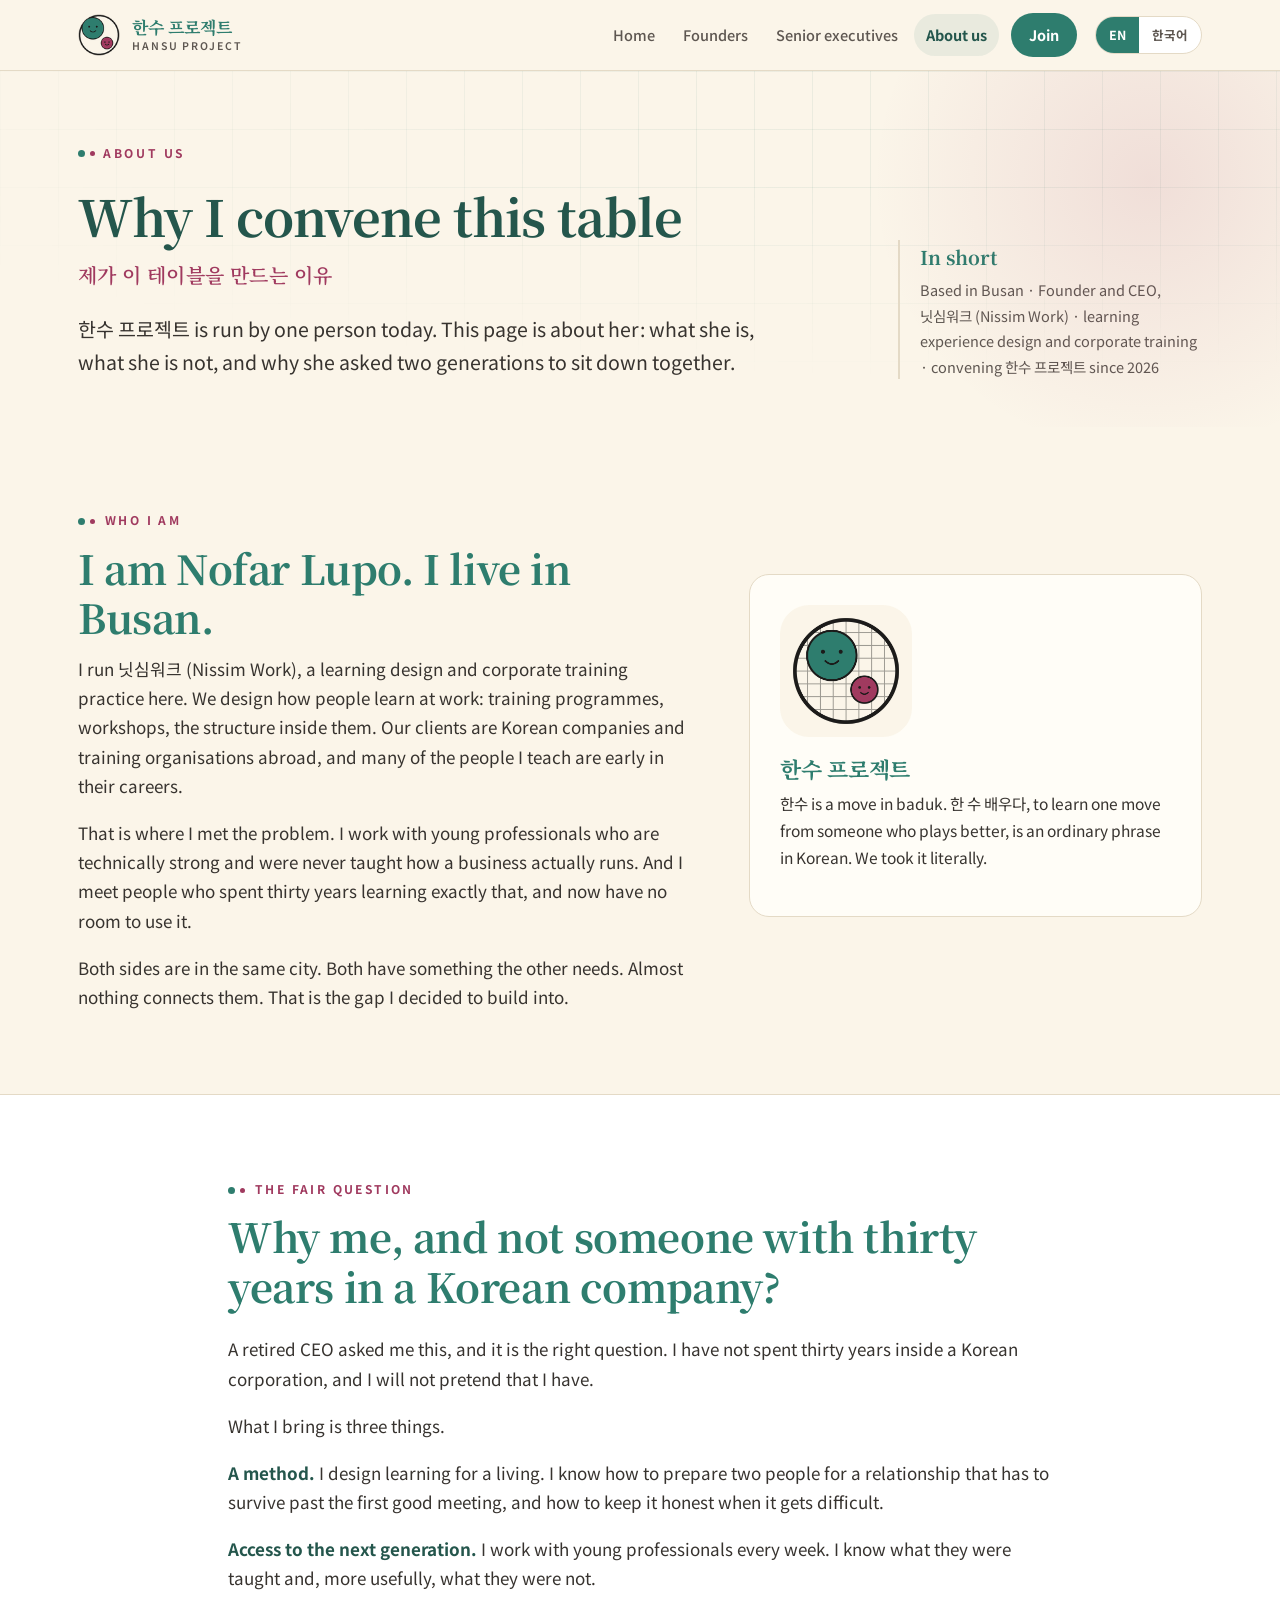
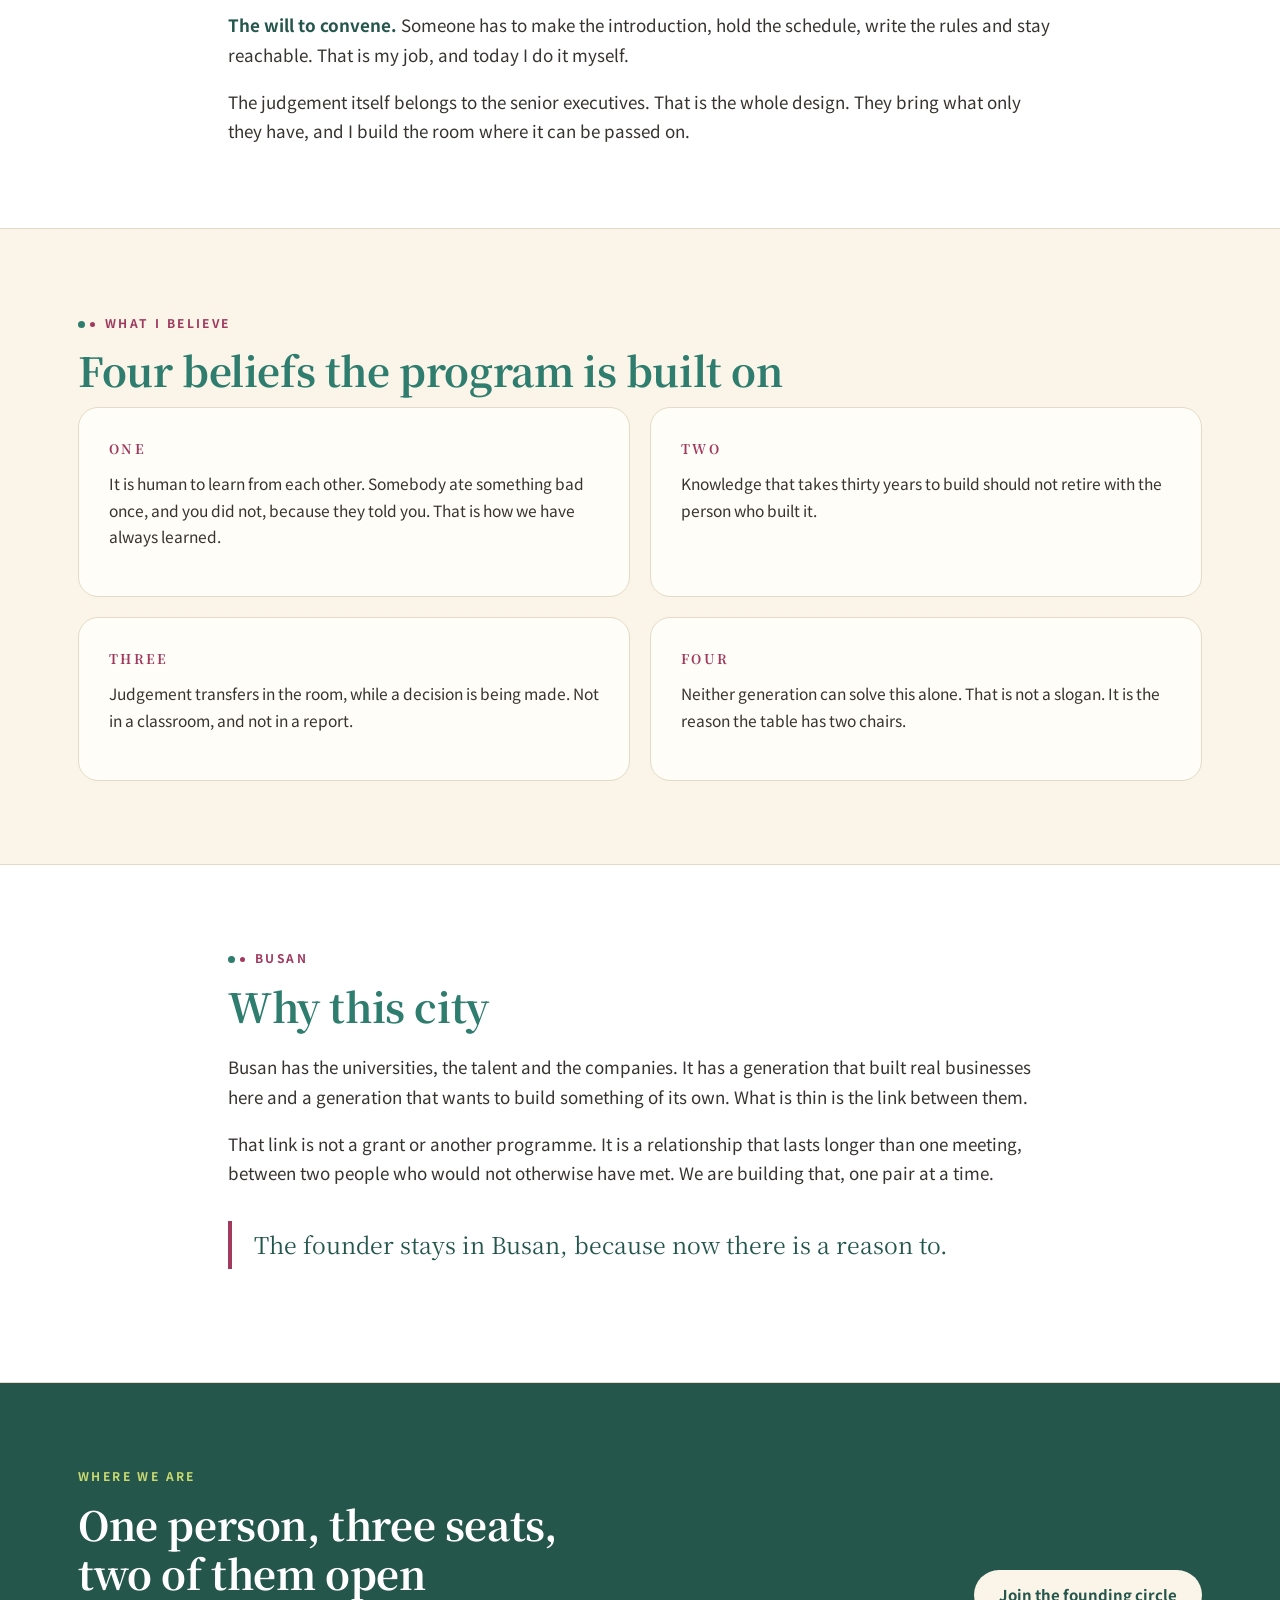
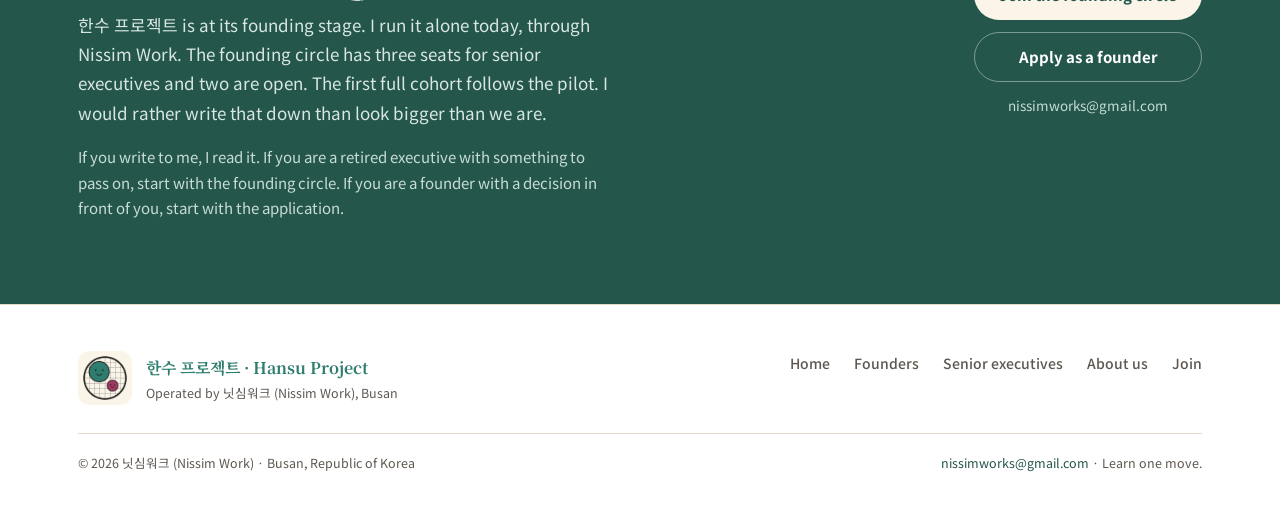
==== commit 3b4a559e: "Navigator inside Founders only, photo framing fixed, calmer Seniors layout" ====
--- a/about.html
+++ b/about.html
@@ -37,7 +37,6 @@
       <a href="founders.html" data-en="Founders" data-ko="창업가">Founders</a>
       <a href="seniors.html" data-en="Senior executives" data-ko="선배 경영인">Senior executives</a>
       <a href="about.html" aria-current="page" data-en="About us" data-ko="소개">About us</a>
-      <a href="navigator.html" data-en="Navigator" data-ko="내비게이터">Navigator</a>
       <a class="join-link" href="join.html" data-en="Join" data-ko="참여">Join</a>
     </nav>
     <div class="lang" role="group" aria-label="Language">
@@ -170,8 +169,7 @@
         <a href="founders.html" data-en="Founders" data-ko="창업가">Founders</a>
         <a href="seniors.html" data-en="Senior executives" data-ko="선배 경영인">Senior executives</a>
         <a href="about.html" data-en="About us" data-ko="소개">About us</a>
-        <a href="navigator.html" data-en="Navigator" data-ko="내비게이터">Navigator</a>
-        <a href="join.html" data-en="Join" data-ko="참여">Join</a>
+          <a href="join.html" data-en="Join" data-ko="참여">Join</a>
       </div>
     </div>
     <div class="legal">
--- a/assets/site.css
+++ b/assets/site.css
@@ -17,7 +17,7 @@
 *{box-sizing:border-box}
 html{scroll-behavior:smooth;-webkit-text-size-adjust:100%;scroll-padding-top:86px}
 body{margin:0;background:var(--cream);color:var(--ink);font-family:var(--sans);font-size:17px;line-height:1.72;word-break:keep-all;overflow-wrap:break-word;-webkit-font-smoothing:antialiased}
-img,video{max-width:100%;display:block}
+img,video{max-width:100%;height:auto;display:block}
 a{color:var(--jade-deep);text-decoration:none}
 a:hover{color:var(--plum)}
 h1,h2,h3,h4,.serif{font-family:var(--serif);font-weight:700;line-height:1.24;letter-spacing:-.01em}
@@ -93,20 +93,20 @@
 .btn.small{padding:11px 18px;font-size:14px}
 .arrow{font-weight:700}
 
-.hero-art{position:relative;justify-self:center;width:100%;max-width:480px}
+.hero-art{justify-self:center;width:100%;max-width:480px;align-self:start;position:sticky;top:96px}
 .hero-art .frame{border-radius:26px;overflow:hidden;border:1px solid var(--line);box-shadow:var(--shadow);background:#fff}
 .hero-art .frame img{width:100%;height:auto}
 .hero-art .badge{position:absolute;left:-16px;bottom:-18px;width:106px;height:106px;border-radius:50%;background:var(--cream);
   border:1px solid var(--line);box-shadow:0 12px 30px rgba(28,27,26,.14);display:grid;place-items:center}
 .hero-art .badge img{width:86px;height:86px}
-.hero-art figcaption{margin-top:34px;font-size:12.5px;color:var(--faint);line-height:1.5;max-width:34em}
+.hero-art figcaption{margin-top:46px;font-size:12.5px;color:var(--faint);line-height:1.5;max-width:34em}
 
 /* compact hero for inner pages */
 .page-hero{padding:clamp(38px,5vw,68px) 0 clamp(28px,4vw,48px)}
 .page-hero .hgrid{grid-template-columns:1.35fr .65fr;align-items:end}
 .page-hero h1{font-size:clamp(32px,4vw,50px)}
 .page-hero .lede{margin-top:22px}
-.page-hero .side{justify-self:end;align-self:end;text-align:right;color:var(--muted);font-size:14px;line-height:1.7;max-width:20em}
+.page-hero .side{justify-self:end;align-self:end;text-align:left;color:var(--muted);font-size:14.5px;line-height:1.75;max-width:21em;border-left:2px solid var(--line);padding-left:20px}
 .page-hero .side b{display:block;font-family:var(--serif);color:var(--jade);font-size:19px;margin-bottom:4px}
 
 /* ---------- sections ---------- */
@@ -225,6 +225,22 @@
 .note-line{display:flex;gap:12px;align-items:flex-start;background:var(--plum-tint);border:1px solid #EBCBD8;border-radius:14px;padding:16px 20px;margin-top:26px;font-size:14px;color:#5E2C41}
 .note-line b{color:var(--plum)}
 
+/* seniors: calmer measure, larger type */
+body.seniors{font-size:18px}
+body.seniors .lede{font-size:clamp(18px,1.9vw,21px);line-height:1.75}
+body.seniors .prose p{font-size:18px;line-height:1.82}
+body.seniors .sub{font-size:19px;line-height:1.75}
+body.seniors .checks li{font-size:17.5px;line-height:1.78;margin-bottom:16px}
+body.seniors details summary{font-size:18px}
+body.seniors details p{font-size:17px;line-height:1.8}
+body.seniors .card p{font-size:16.5px;line-height:1.75}
+body.seniors table{font-size:16px}
+.quickline{display:flex;flex-wrap:wrap;gap:8px 30px;margin:28px 0 0;padding:18px 0 0;border-top:1px solid var(--line);color:var(--muted);font-size:14.5px;line-height:1.6}
+.quickline b{color:var(--jade-deep);font-weight:700}
+.figure-center{max-width:620px;margin:46px auto 0}
+.figure-center img{width:100%;height:auto}
+.figure-center figcaption{text-align:center;margin-top:16px}
+
 /* footer */
 footer.site{background:#fff;border-top:1px solid var(--line);padding:46px 0 56px;font-size:14px;color:var(--muted)}
 .fgrid{display:flex;flex-wrap:wrap;gap:30px;justify-content:space-between;align-items:flex-start}
@@ -244,8 +260,8 @@
 }
 @media (max-width:960px){
   .hgrid,.page-hero .hgrid{grid-template-columns:1fr}
-  .hero-art{order:-1;max-width:440px}
-  .page-hero .side{justify-self:start;text-align:left;margin-top:18px}
+  .hero-art{order:-1;max-width:440px;position:static}
+  .page-hero .side{justify-self:start;text-align:left;margin-top:22px;border-left:0;padding-left:0}
   .split,.split.wide-left{grid-template-columns:1fr}
   .cards.three{grid-template-columns:1fr 1fr}
   .band{grid-template-columns:1fr}
@@ -276,3 +292,8 @@
   body{background:#fff}
   section{padding:18px 0}
 }
+
+/* figures beside a text column */
+@media (max-width:960px){
+  .split figure{max-width:520px;margin-left:auto;margin-right:auto}
+}
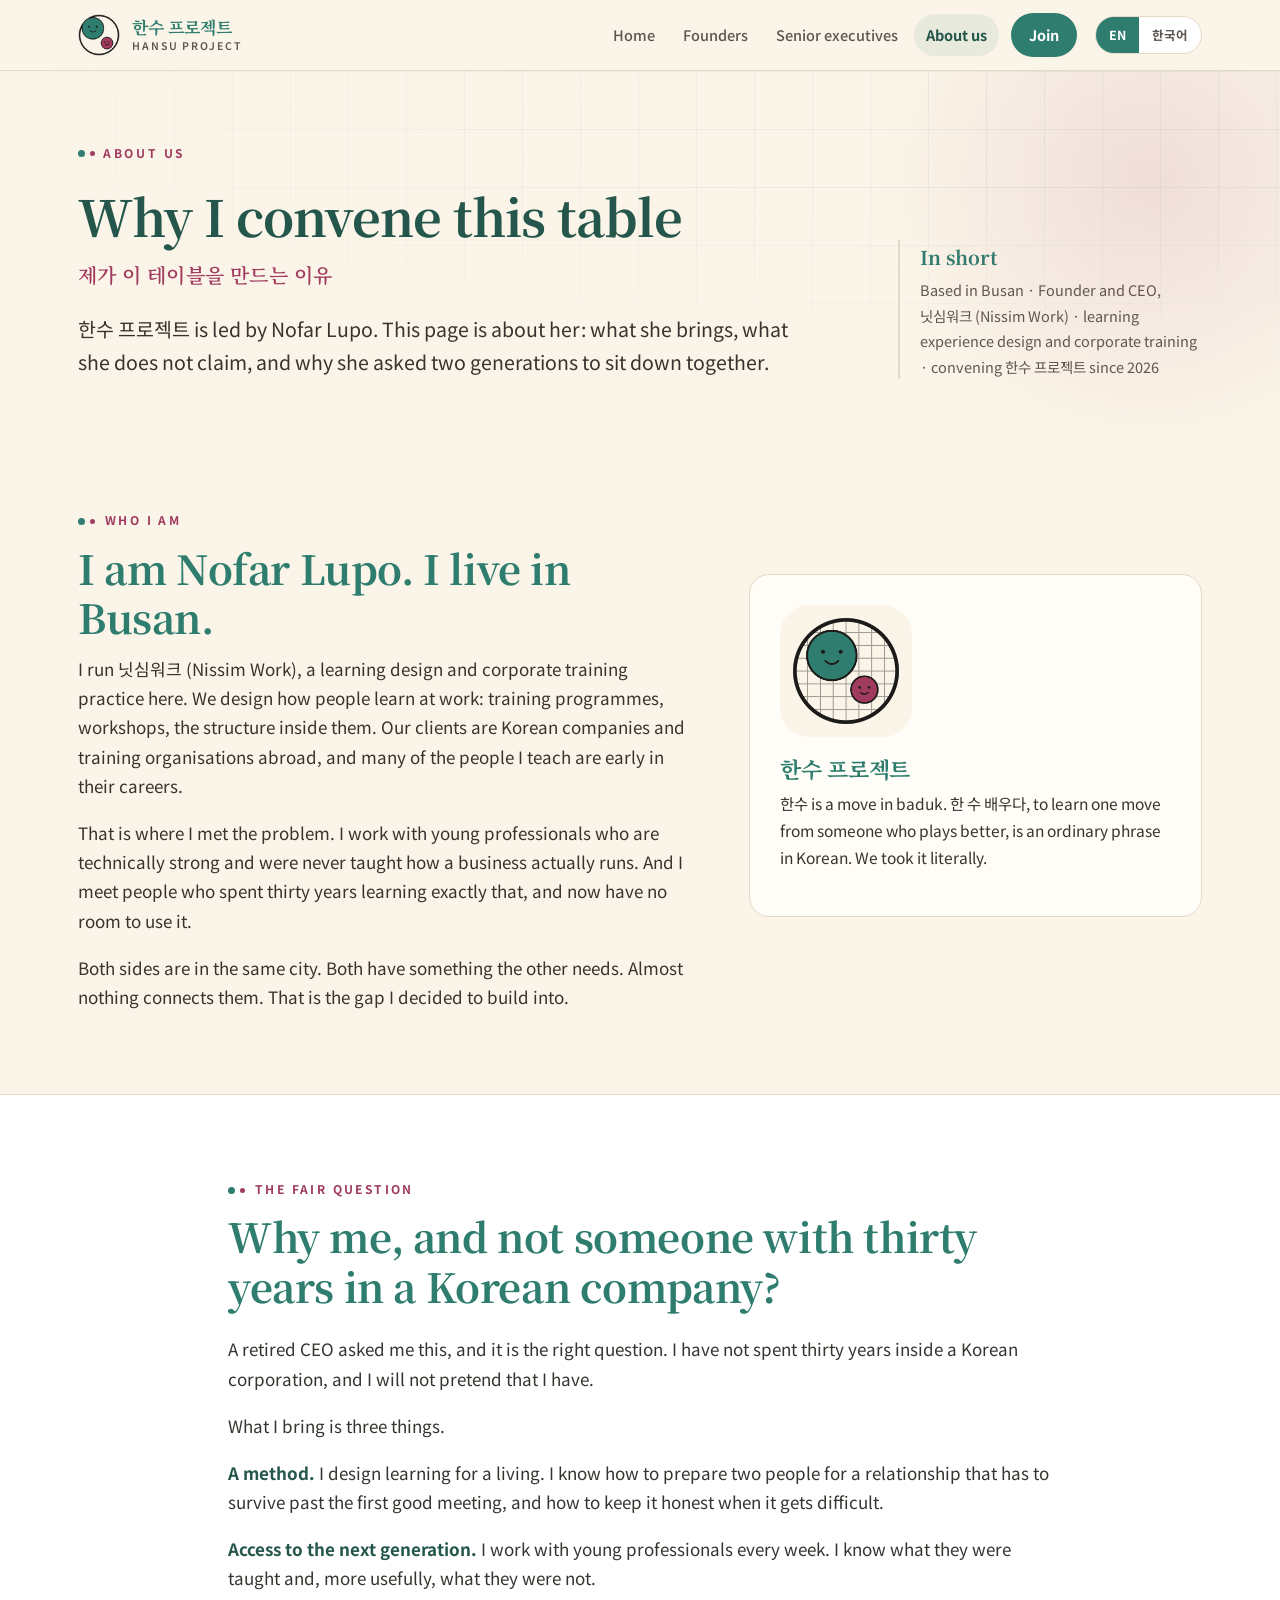
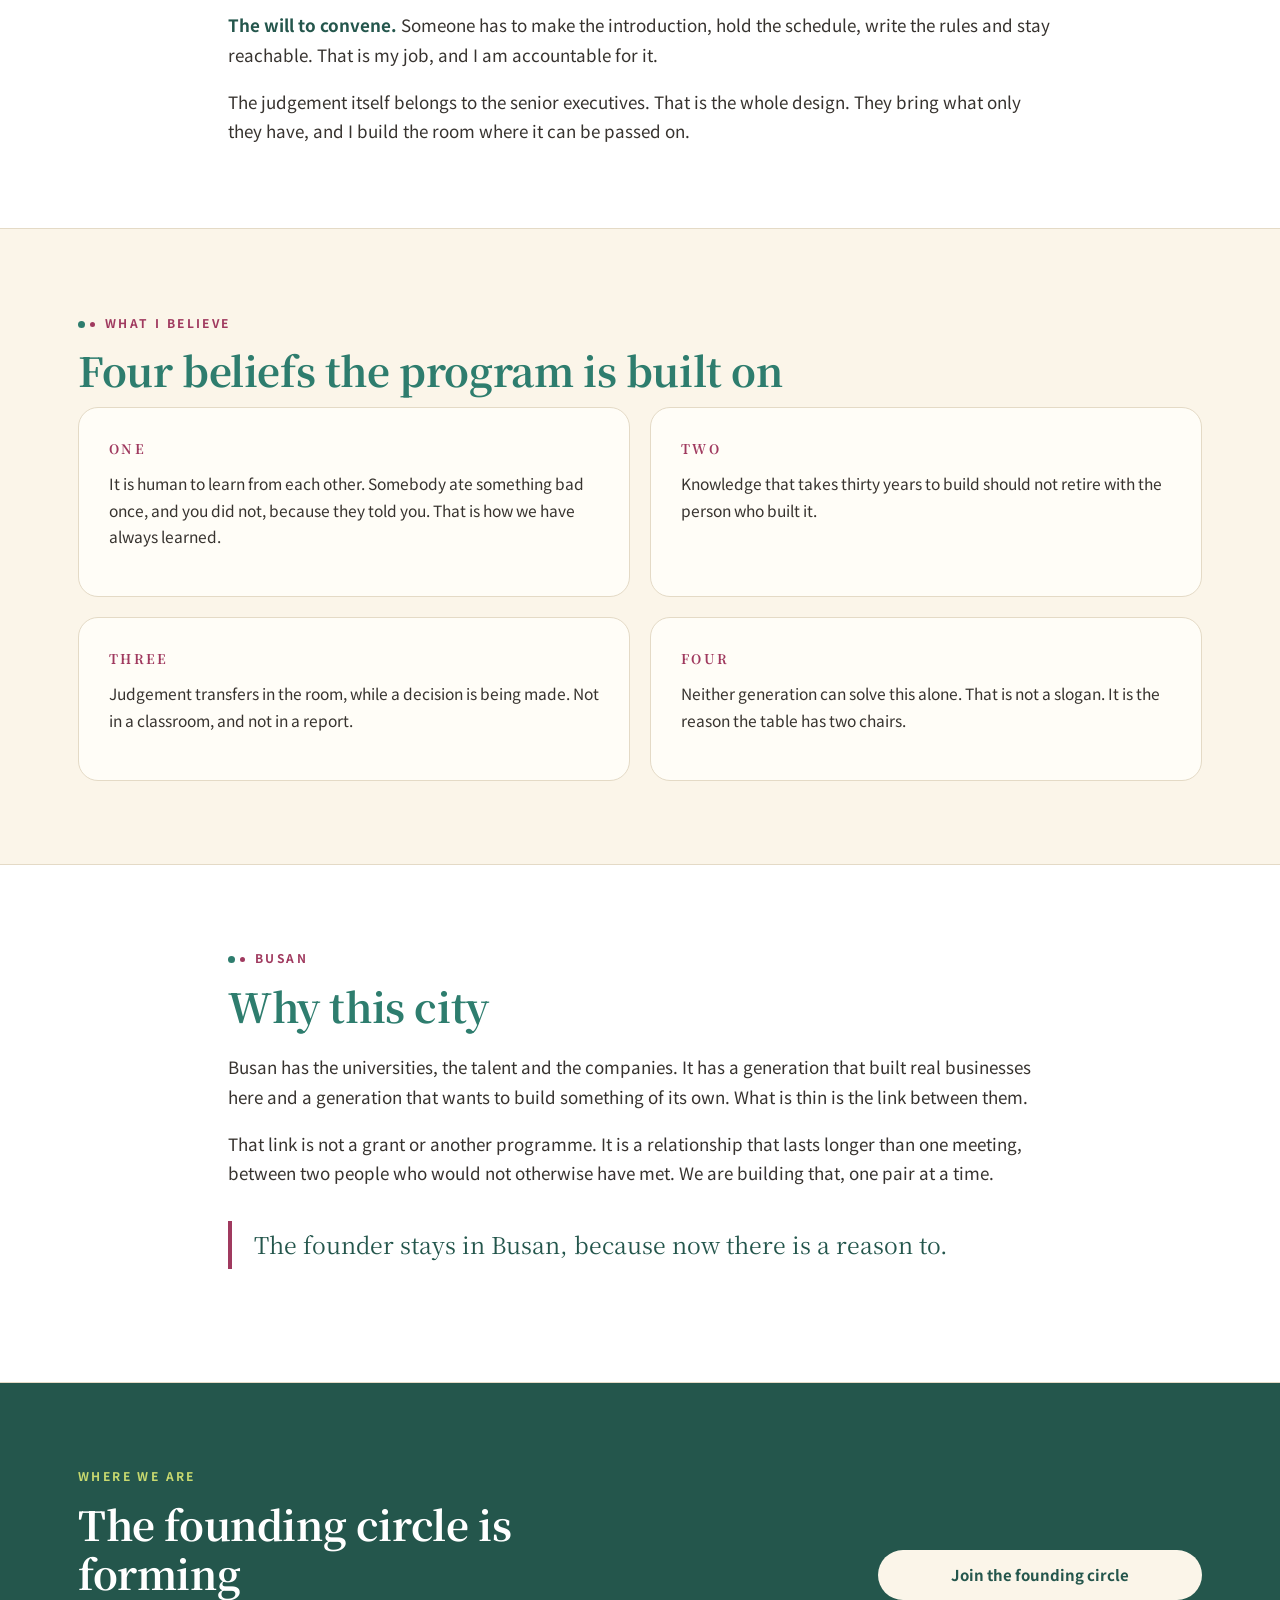
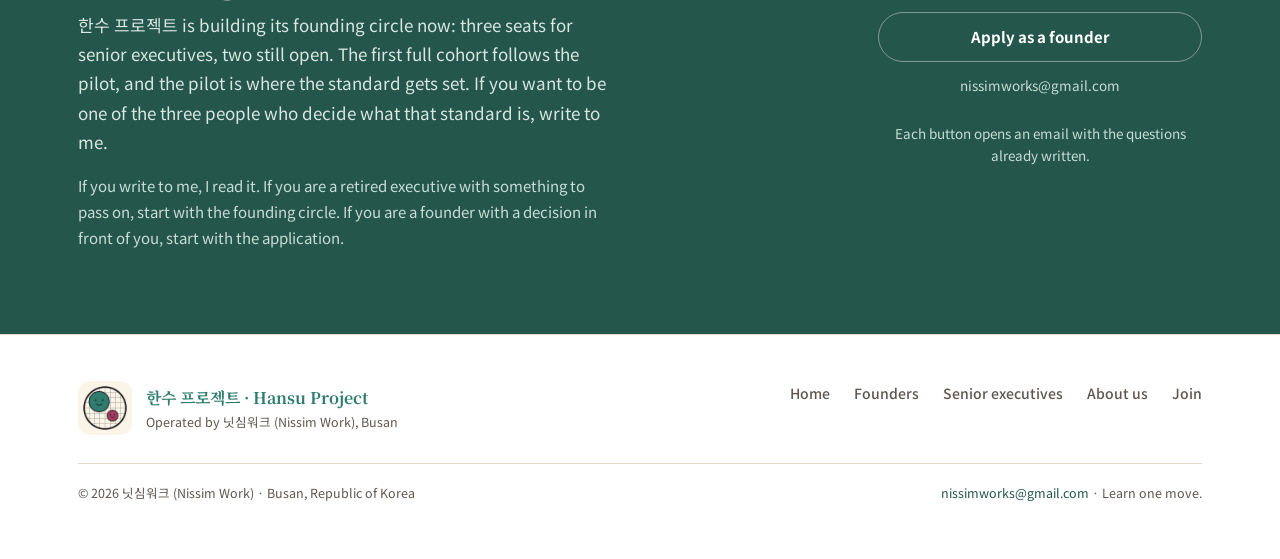
==== commit 6bf237d1: "Application emails carry the questions; remove the who-runs-it framing" ====
--- a/about.html
+++ b/about.html
@@ -21,7 +21,7 @@
 <link rel="preconnect" href="https://fonts.googleapis.com">
 <link rel="preconnect" href="https://fonts.gstatic.com" crossorigin>
 <link href="https://fonts.googleapis.com/css2?family=Noto+Sans+KR:wght@400;500;700&amp;family=Noto+Serif+KR:wght@500;600;700&amp;display=swap" rel="stylesheet">
-<link rel="stylesheet" href="assets/site.css">
+<link rel="stylesheet" href="assets/site.css?v=4">
 </head>
 <body>
 <a class="skip" href="#main" data-en="Skip to content" data-ko="본문으로 건너뛰기">Skip to content</a>
@@ -54,7 +54,7 @@
       <p class="kicker"><span class="stones"><i></i><i></i></span><span data-en="About us" data-ko="소개">About us</span></p>
       <h1 data-en="Why I convene this table" data-ko="제가 이 테이블을 만드는 이유">Why I convene this table</h1>
       <span class="h1-ko" aria-hidden="true">제가 이 테이블을 만드는 이유</span>
-      <p class="lede" data-en="한수 프로젝트 is run by one person today. This page is about her: what she is, what she is not, and why she asked two generations to sit down together." data-ko="한수 프로젝트는 지금 한 사람이 운영합니다. 이 페이지는 그 사람에 대한 것입니다. 무엇을 가졌고, 무엇을 가지지 않았으며, 왜 두 세대를 한 테이블에 앉히려 하는지.">한수 프로젝트 is run by one person today. This page is about her: what she is, what she is not, and why she asked two generations to sit down together.</p>
+      <p class="lede" data-en="한수 프로젝트 is led by Nofar Lupo. This page is about her: what she brings, what she does not claim, and why she asked two generations to sit down together." data-ko="한수 프로젝트를 이끄는 사람은 루포 노파르입니다. 이 페이지는 그녀에 대한 것입니다. 무엇을 가져오고, 무엇을 주장하지 않으며, 왜 두 세대를 한 테이블에 앉히려 하는지.">한수 프로젝트 is led by Nofar Lupo. This page is about her: what she brings, what she does not claim, and why she asked two generations to sit down together.</p>
     </div>
     <div class="side">
       <b data-en="In short" data-ko="한 줄로">In short</b>
@@ -91,7 +91,7 @@
       <p data-en="What I bring is three things." data-ko="제가 가진 것은 세 가지입니다.">What I bring is three things.</p>
       <p data-en="<strong>A method.</strong> I design learning for a living. I know how to prepare two people for a relationship that has to survive past the first good meeting, and how to keep it honest when it gets difficult." data-ko="<strong>방법.</strong> 학습을 설계하는 일을 직업으로 합니다. 좋은 첫 만남 이후에도 이어져야 하는 관계를 두 사람이 어떻게 준비하면 되는지, 어려워질 때 어떻게 솔직함을 지킬지 압니다." data-html=""><strong>A method.</strong> I design learning for a living. I know how to prepare two people for a relationship that has to survive past the first good meeting, and how to keep it honest when it gets difficult.</p>
       <p data-en="<strong>Access to the next generation.</strong> I work with young professionals every week. I know what they were taught and, more usefully, what they were not." data-ko="<strong>다음 세대와의 접점.</strong> 매주 젊은 전문가들을 만납니다. 그들이 무엇을 배웠는지, 더 쓸모 있게는 무엇을 배우지 못했는지 압니다." data-html=""><strong>Access to the next generation.</strong> I work with young professionals every week. I know what they were taught and, more usefully, what they were not.</p>
-      <p data-en="<strong>The will to convene.</strong> Someone has to make the introduction, hold the schedule, write the rules and stay reachable. That is my job, and today I do it myself." data-ko="<strong>사람을 모으는 일.</strong> 소개하고, 일정을 잡고, 원칙을 쓰고, 연락이 닿는 사람이 필요합니다. 그것이 제 일이고, 지금은 제가 직접 합니다." data-html=""><strong>The will to convene.</strong> Someone has to make the introduction, hold the schedule, write the rules and stay reachable. That is my job, and today I do it myself.</p>
+      <p data-en="<strong>The will to convene.</strong> Someone has to make the introduction, hold the schedule, write the rules and stay reachable. That is my job, and I am accountable for it." data-ko="<strong>사람을 모으는 일.</strong> 소개하고, 일정을 잡고, 원칙을 쓰고, 연락이 닿는 사람이 필요합니다. 그것이 제 일이고, 그 일에 책임을 집니다." data-html=""><strong>The will to convene.</strong> Someone has to make the introduction, hold the schedule, write the rules and stay reachable. That is my job, and I am accountable for it.</p>
       <p data-en="The judgement itself belongs to the senior executives. That is the whole design. They bring what only they have, and I build the room where it can be passed on." data-ko="판단 자체는 선배 경영인의 몫입니다. 설계는 그것 하나입니다. 선배님들은 선배님만 가진 것을 가져오시고, 저는 그것이 전해질 방을 만듭니다.">The judgement itself belongs to the senior executives. That is the whole design. They bring what only they have, and I build the room where it can be passed on.</p>
     </div>
   </div>
@@ -140,14 +140,15 @@
   <div class="wrap split">
     <div>
       <span class="eyebrow"><span data-en="Where we are" data-ko="지금의 위치">Where we are</span></span>
-      <h2 data-en="One person, three seats, two of them open" data-ko="한 사람, 세 자리, 그중 두 자리가 비어 있습니다">One person, three seats, two of them open</h2>
-      <p data-en="한수 프로젝트 is at its founding stage. I run it alone today, through Nissim Work. The founding circle has three seats for senior executives and two are open. The first full cohort follows the pilot. I would rather write that down than look bigger than we are." data-ko="한수 프로젝트는 창립 단계입니다. 지금은 닛심워크를 통해 제가 혼자 운영합니다. 창립 서클은 선배 경영인 자리 세 개로 시작하며 두 자리가 비어 있습니다. 정식 1기는 시범 운영 뒤에 시작합니다. 실제보다 크게 보이는 것보다, 있는 그대로 적는 편이 낫다고 생각합니다.">한수 프로젝트 is at its founding stage. I run it alone today, through Nissim Work. The founding circle has three seats for senior executives and two are open. The first full cohort follows the pilot. I would rather write that down than look bigger than we are.</p>
+      <h2 data-en="The founding circle is forming" data-ko="창립 서클을 만들고 있습니다">The founding circle is forming</h2>
+      <p data-en="한수 프로젝트 is building its founding circle now: three seats for senior executives, two still open. The first full cohort follows the pilot, and the pilot is where the standard gets set. If you want to be one of the three people who decide what that standard is, write to me." data-ko="한수 프로젝트는 지금 창립 서클을 만들고 있습니다. 선배 경영인 자리 세 개 가운데 두 자리가 비어 있습니다. 정식 1기는 시범 운영 뒤에 시작하며, 그 기준은 시범 운영에서 세워집니다. 그 기준을 함께 정할 세 분 가운데 한 분이 되고 싶으시다면 편지를 주십시오.">한수 프로젝트 is building its founding circle now: three seats for senior executives, two still open. The first full cohort follows the pilot, and the pilot is where the standard gets set. If you want to be one of the three people who decide what that standard is, write to me.</p>
       <p style="color:#C7DDD5;font-size:15px" data-en="If you write to me, I read it. If you are a retired executive with something to pass on, start with the founding circle. If you are a founder with a decision in front of you, start with the application." data-ko="편지를 보내시면 제가 읽습니다. 물려주실 것이 있는 은퇴 경영인이시라면 창립 서클부터, 결정을 앞둔 창업자라면 신청서부터 시작하시면 됩니다.">If you write to me, I read it. If you are a retired executive with something to pass on, start with the founding circle. If you are a founder with a decision in front of you, start with the application.</p>
     </div>
     <div style="align-self:center;justify-self:end;display:flex;flex-direction:column;gap:12px">
-      <a class="btn" style="background:var(--cream);color:var(--jade-deep)" href="join.html#senior" data-en="Join the founding circle" data-ko="창립 서클에 참여하기">Join the founding circle</a>
-      <a class="btn" style="background:transparent;color:#fff;border-color:rgba(255,255,255,.4)" href="join.html#founder" data-en="Apply as a founder" data-ko="창업가로 신청하기">Apply as a founder</a>
+      <a class="btn" style="background:var(--cream);color:var(--jade-deep)" data-form="senior" href="mailto:nissimworks@gmail.com?subject=%ED%95%9C%EC%88%98%20%ED%94%84%EB%A1%9C%EC%A0%9D%ED%8A%B8%20%C2%B7%20%EC%B0%BD%EB%A6%BD%20%EC%84%9C%ED%81%B4%20%EB%AC%B8%EC%9D%98%20%28Hansu%20Project%20founding%20circle%29&body=%ED%95%9C%EC%88%98%20%ED%94%84%EB%A1%9C%EC%A0%9D%ED%8A%B8%20%C2%B7%20%EC%B0%BD%EB%A6%BD%20%EC%84%9C%ED%81%B4%20%EB%AC%B8%EC%9D%98%0AHansu%20Project%20%C2%B7%20Founding%20circle%0A%0A%5BAbout%20you%5D%0A%EC%84%B1%ED%95%A8%3A%0A%EB%A7%88%EC%A7%80%EB%A7%89%20%EC%A7%81%EC%B1%85%EA%B3%BC%20%EC%97%85%EC%A2%85%3A%0A%0A%5BExperience%5D%0A%EA%B0%80%EC%9E%A5%20%EC%9E%90%EC%8B%A0%20%EC%9E%88%EB%8A%94%20%EB%91%90%20%EC%98%81%EC%97%AD%3A%0A%EC%B5%9C%EA%B7%BC%205%EB%85%84%20%EC%95%88%EC%97%90%20%EC%8B%A4%EC%A0%9C%EB%A1%9C%20%EB%82%B4%EB%A6%B0%20%ED%81%B0%20%EA%B2%B0%EC%A0%95%20%ED%95%98%EB%82%98%3A%0A%0A%5BTime%20and%20people%5D%0A%ED%95%9C%20%EB%8B%AC%EC%97%90%20%EA%B0%80%EB%8A%A5%ED%95%9C%20%EC%8B%9C%EA%B0%84%3A%0A%EC%86%8C%EA%B0%9C%ED%95%B4%20%EC%A3%BC%EC%8B%A4%20%EC%88%98%20%EC%9E%88%EB%8A%94%20%EB%B6%84%20%EB%91%90%20%EB%B6%84%20%28%ED%95%9C%20%EB%B6%84%EC%9D%80%20%EC%A7%81%EC%A0%91%20%EC%9D%B4%EB%81%84%EC%8B%A0%20%EB%B6%84%29%3A%0A%0A%EA%B0%90%EC%82%AC%ED%95%A9%EB%8B%88%EB%8B%A4.%0A" data-en="Join the founding circle" data-ko="창립 서클에 참여하기">Join the founding circle</a>
+      <a class="btn" style="background:transparent;color:#fff;border-color:rgba(255,255,255,.4)" data-form="founder" href="mailto:nissimworks@gmail.com?subject=%ED%95%9C%EC%88%98%20%ED%94%84%EB%A1%9C%EC%A0%9D%ED%8A%B8%20%C2%B7%20%EC%B0%BD%EC%97%85%EA%B0%80%20%EC%8B%A0%EC%B2%AD%20%28Hansu%20Project%20founder%20application%29&body=%ED%95%9C%EC%88%98%20%ED%94%84%EB%A1%9C%EC%A0%9D%ED%8A%B8%20%C2%B7%20%EC%B0%BD%EC%97%85%EA%B0%80%20%EC%8B%A0%EC%B2%AD%0AHansu%20Project%20%C2%B7%20Founder%20application%0A%0A%5BAbout%20you%5D%0A%EC%84%B1%ED%95%A8%3A%0A%ED%9A%8C%EC%82%AC%EB%AA%85%3A%0A%EC%97%85%EC%A2%85%20%28%ED%95%9C%20%EB%8B%A8%EC%96%B4%EB%A1%9C%20%EC%B6%A9%EB%B6%84%ED%95%A9%EB%8B%88%EB%8B%A4%29%3A%0A%EB%8B%A8%EA%B3%84%20%28%EC%95%84%EC%9D%B4%EB%94%94%EC%96%B4%20%2F%20%EC%B4%88%EA%B8%B0%20%EA%B3%A0%EA%B0%9D%20%2F%20%EC%84%B1%EC%9E%A5%29%3A%0A%0A%5BThe%20company%5D%0A%ED%95%9C%20%EC%A4%84%20%EC%86%8C%EA%B0%9C%3A%20%EB%AC%B4%EC%97%87%EC%9D%84%20%ED%95%98%EA%B3%A0%20%EC%9E%88%EB%8A%94%EC%A7%80%0A%0A%5BThe%20decision%5D%0A%EC%A7%80%EA%B8%88%20%EA%B0%80%EC%9E%A5%20%EB%A7%89%ED%98%80%20%EC%9E%88%EB%8A%94%20%EA%B2%B0%EC%A0%95%20%ED%95%98%EB%82%98%3A%0A%EC%96%B4%EB%96%A4%20%EB%AC%B8%EC%9D%84%20%EC%97%B4%EA%B3%A0%20%EC%8B%B6%EC%9D%80%EC%A7%80%20%28%EC%98%88%3A%20%EC%9D%80%ED%96%89%2C%20%EB%B3%91%EC%9B%90%20%EA%B5%AC%EB%A7%A4%ED%8C%80%2C%20%EC%A0%9C%EC%A1%B0%EC%82%AC%29%3A%0A%0A%5BTime%5D%0A%EC%9D%B4%EB%B2%88%20%EC%A3%BC%EC%97%90%20%EA%B0%80%EB%8A%A5%ED%95%9C%20%ED%86%B5%ED%99%94%20%EC%8B%9C%EA%B0%84%3A%0A%0A%EA%B0%90%EC%82%AC%ED%95%A9%EB%8B%88%EB%8B%A4.%0A" data-en="Apply as a founder" data-ko="창업가로 신청하기">Apply as a founder</a>
       <a href="mailto:nissimworks@gmail.com" style="color:#C7DDD5;font-size:13.5px;text-align:center">nissimworks@gmail.com</a>
+      <p class="cta-note" style="color:#C7DDD5;text-align:center;max-width:24em" data-en="Each button opens an email with the questions already written." data-ko="각 버튼을 누르면 질문이 미리 채워진 메일이 열립니다.">Each button opens an email with the questions already written.</p>
     </div>
   </div>
 </section>
@@ -179,6 +180,6 @@
   </div>
 </footer>
 
-<script src="assets/site.js"></script>
+<script src="assets/site.js?v=4"></script>
 </body>
 </html>
--- a/assets/site.css
+++ b/assets/site.css
@@ -99,7 +99,7 @@
 .hero-art .badge{position:absolute;left:-16px;bottom:-18px;width:106px;height:106px;border-radius:50%;background:var(--cream);
   border:1px solid var(--line);box-shadow:0 12px 30px rgba(28,27,26,.14);display:grid;place-items:center}
 .hero-art .badge img{width:86px;height:86px}
-.hero-art figcaption{margin-top:46px;font-size:12.5px;color:var(--faint);line-height:1.5;max-width:34em}
+.hero-art figcaption{margin-top:30px;padding-left:104px;font-size:12.5px;color:var(--faint);line-height:1.5;max-width:34em}
 
 /* compact hero for inner pages */
 .page-hero{padding:clamp(38px,5vw,68px) 0 clamp(28px,4vw,48px)}
@@ -281,6 +281,7 @@
   .hrow{gap:10px;min-height:58px}
   .hero-art .badge{width:80px;height:80px;left:-8px;bottom:-12px}
   .hero-art .badge img{width:64px;height:64px}
+  .hero-art figcaption{padding-left:78px;margin-top:24px}
   .path .go{font-size:14.5px}
 }
 @media (prefers-reduced-motion:reduce){
@@ -297,3 +298,8 @@
 @media (max-width:960px){
   .split figure{max-width:520px;margin-left:auto;margin-right:auto}
 }
+.path{scroll-margin-top:92px}
+
+/* one line under an application button: what the email will ask */
+.cta-note{font-size:13.5px;color:var(--muted);margin:14px 0 0;max-width:38em;line-height:1.6}
+.path .cta-note{font-size:13px;margin:12px 0 0;max-width:none}
